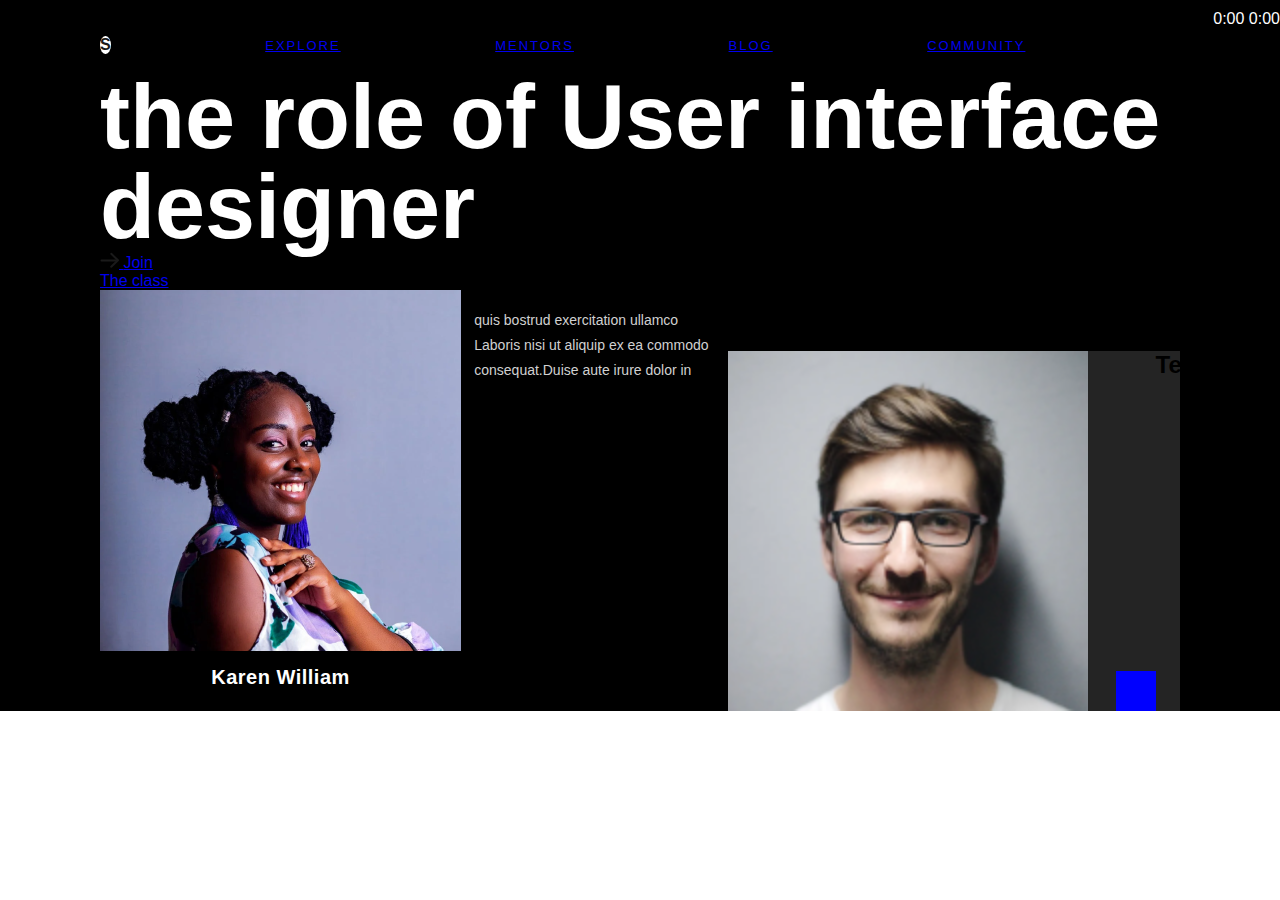
==== index.html @ 6c31cc6b "fhersuofheso" ====
<!DOCTYPE html>
<html lang="en">
<head>
    <meta charset="UTF-8">
    <meta http-equiv="X-UA-Compatible" content="IE=edge">
    <meta name="viewport" content="width=device-width, initial-scale=1.0">
    <title>Document</title>
    <link rel="stylesheet" href="style.css">
</head>
<body>
    <header class="header">
        <div class="container">
            <nav class="navigation">
                <a href="" class="logo">S</a>
                <ul class="navigation-holder"> 
                <li class="nav-links">
                    <a href="#">Explore</a>
                <li class="nav-links">
                    <a href="#">Mentors</a>
                </li>
                <li class="nav-links">
                    <a href="#">Blog</a>
                </li>
                <li class="nav-links">
                    <a href="#">Community</a>
                </li>
                </ul>
            </nav>
            <section class="header-title">
                <span class="header-subtitle-text">featured class</span>
                <h1 class="header-title-text">
                    the role of
                    User interface
                    designer 
                </h1>
                
                <a href="#" class="join">
                    <img src="/img/icons/arrow.svg" alr="">
                    <span class="join-text">Join <br> The class</span>
                </a>
            </section>
            <section class="header-info-block">
                <div class="card-info">
                    <img src="/img/girl-avatar.png" alt="" class="card-info-img">
                    <h2 class="info-title">Karen William</h2>
                    <span class="info_subtitle">Senior Designer</span>
                </div>
                <div class="card-about">
                    <div class="about-text-wrapper">
                        <span class="about-subtitle rext">About</span>
                        <p class="about-desc">
                            quis bostrud exercitation ullamco Laboris nisi ut aliquip ex ea commodo consequat.Duise aute irure dolor in
                        </p>
                    </div>
                </div class="audio-holder">
                <div class="audio-block">
                    <img src="/img/man-avatar.png" alt="">
                    <div class="audio-container">
                        <div class="audiuo-detail">
                            <div class="control">
                                <i class="fi-rr-play" id="playPause"></i>
                            </div>
                            <div id="wave"></div>
                        </div>
                    </div>
            <h2 class="about-title ">Testimonial</h2>
        <span class="about-subtitle">Tom Hope</span>     
                </div>
                <div class="time">
                    <span id="current"> 0:00</span>
                    <span id="duration">0:00</span>
                </div>
            </section>
        </div>
    </header>
    <script src="wavesurfer.js"></script>
    <script src="media.js"></script>
</body>
</html>
---- style.css ----
@import url('https://cdn-uicons.flaticon.com/uicons-regular-rounded/css/uicons-regular-rounded.css');
* 
{ 
    box-sizing: border-box;
    margin: 0;
    font-family:arial,helvetica, sans-serif ;
}
.container {
    max-width: 1080px;
    margin : 0 auto;
}
.header {
    background-color:black;
    padding-top: 36px;
    padding-bottom: 200 px;
}
.navigation {
    display: flex;
    Justify-content: space-between ;
    align-items: center ;
}
.logo  {
    width : 40 px;
    height: 40 px;
    border-radius: 50%;
    background-color: #fff ;
    display: flex;
    justify-content:center;
    align-items: center;
    text-decoration: none;
    color : #1a1a1a;
    font-weight: bold;
}
.navigation-holder {
    list-style-type: none;
    padding: 0;
    display: flex;
    flex-grow:1;
    justify-content: space-evenly;
}
.nav-links  {
    text-decoration: none;
    color: #d1d1d1;
    text-transform: uppercase;
    letter-spacing: 2px;
    font-size : 13px;
}
.header-rtitle {
    margin-top: 110px;
    margin-bottom: 80px;
    position: relative;
}
.header-subtittle-rext {
    display:inline-block;
    border-left: 1px solid #8c8c8c;
    padding: 8px 0 8px 20px;
    color:#8c8c8c;
    font-weight: bold;
    text-transform: uppercase;
    font-size: 13px;
    letter-spacing: 1.5px;
    margin-bottom: 13px;
}
.header-title-text {
    font-size: 90px;
    font-weight: bold;
    color:#fff;
    max-width: 620;
    line-height: 1;
}
.header-info-block {
    display: flex;
    justify-content: space-between;
}
.card-info {
    max-width: 361px;
}
.card-info-img {
    display: flex;
}
.info-title {
    font-size:20px;
    font-weight: bold;
    color: #fff;
    letter-spacing: 0.5px;
    margin-top: 15px;
    margin-bottom: 4px;
    text-align: center;
}
.info-subtitle {
    font-size: 13px;
    color: #8c8c8c;
    font-weight:bold ;
    letter-spacing: 1.5px;
    text-align: center;
    display: block;
}
.about-subtitle-text {
    display:inline-block;
    border-left: 1px solid #fff;
    padding:8px 0 8px 20px;
    color: #fff;
    font-weight: bold;
    text-transform: uppercase;
    font-size:13px;
    letter-spacing: 1.5px;
    margin-bottom: 13px;
}
.about-desc {
    color:#d1d1d1;
    max-width: 240px;
    font-size:14px;
    line-height:1.8;
}
.audio-block {
    background-color: #242424;
    display: flex;
    margin-top: 61px;
}
.audio-container {
    display: flex;
    align-items: center;
    justify-content: center;
    flex: 1;
    position: relative;
    padding: 0 34px;
}
.play-btn {
    display:flex ;
    background-color: blue;
    width: 40px;
    height: 40px;
    align-items: center;
    justify-content: center;
    position:absolute;
    right: 0;
    bottom: 0;
}
.audio-holder {
    width: 540px;
}
.audio-detail {
    flex: 1;
}
.control {
    position: absolute;
    right: 0;
    bottom:0 ; 
}
.control  {
width: 40px;
height: 40px;
display: flex;
justify-content: center;
align-items:center;
font-size: 1.25rem;
background-color:blue ;
color: white;
cursor: pointer ;
}
.audio-author {
    display: flex;
    justify-content:center ;
    position: relative;
}
.time{
    color: #ffff;
    position: absolute;
    top: 10px;
    right: 0;
}
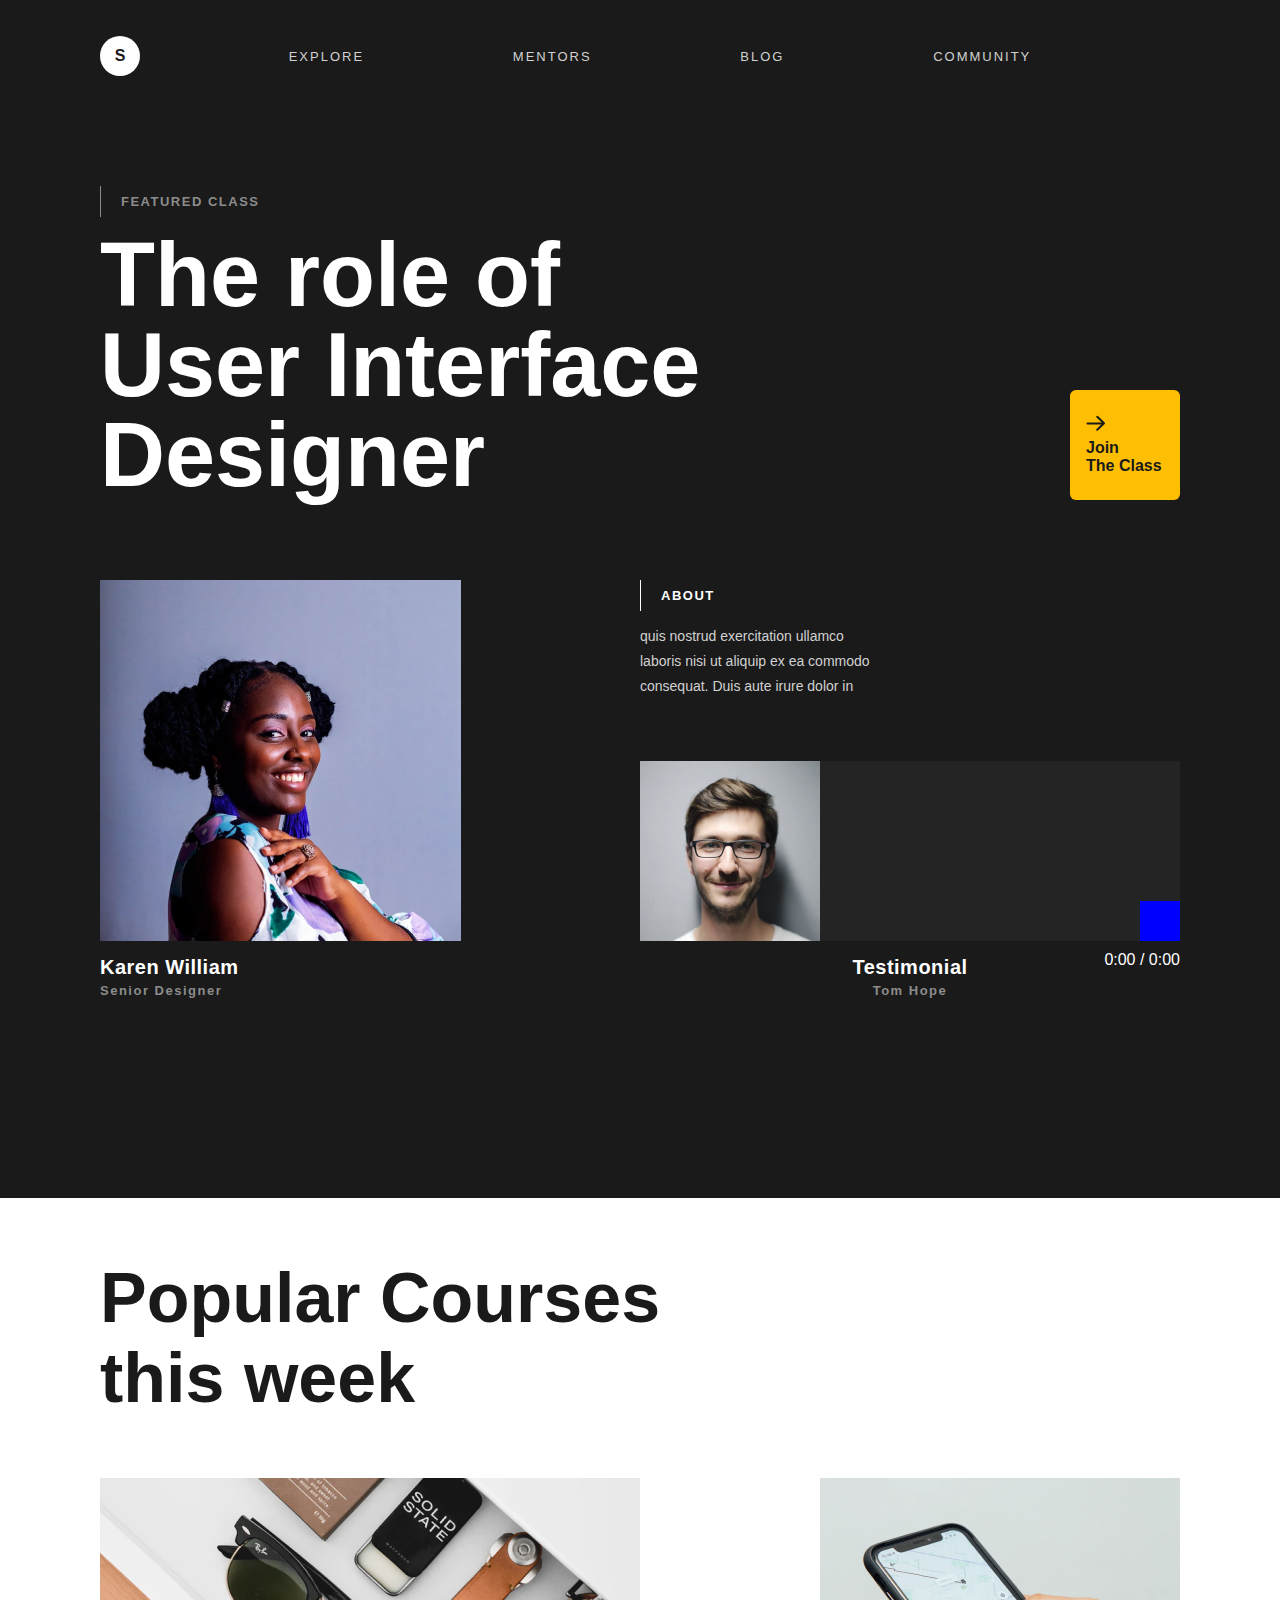
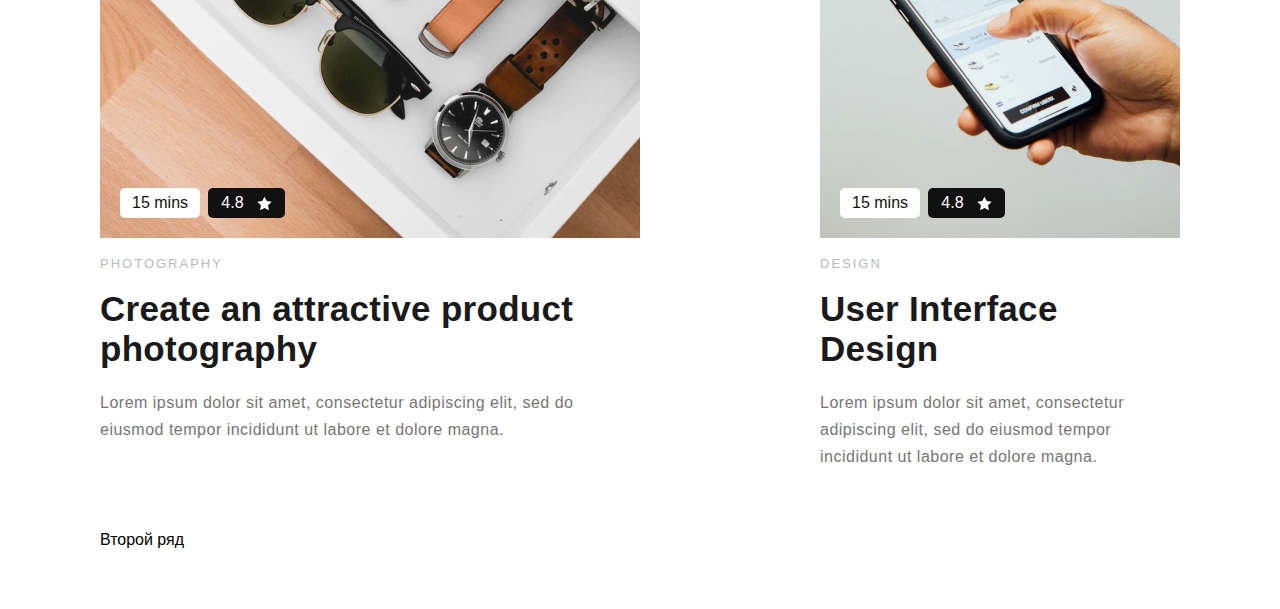
==== commit 4f4057bc: "brbrbr" ====
--- a/index.html
+++ b/index.html
@@ -1,79 +1,160 @@
 <!DOCTYPE html>
 <html lang="en">
 <head>
-    <meta charset="UTF-8">
-    <meta http-equiv="X-UA-Compatible" content="IE=edge">
-    <meta name="viewport" content="width=device-width, initial-scale=1.0">
-    <title>Document</title>
-    <link rel="stylesheet" href="style.css">
+  <meta charset="UTF-8">
+  <meta http-equiv="X-UA-Compatible" content="IE=edge">
+  <meta name="viewport" content="width=device-width, initial-scale=1.0">
+  <link rel="stylesheet" href="style.css">
+  <title>Сайт визитка</title>
 </head>
 <body>
-    <header class="header">
-        <div class="container">
-            <nav class="navigation">
-                <a href="" class="logo">S</a>
-                <ul class="navigation-holder"> 
-                <li class="nav-links">
-                    <a href="#">Explore</a>
-                <li class="nav-links">
-                    <a href="#">Mentors</a>
-                </li>
-                <li class="nav-links">
-                    <a href="#">Blog</a>
-                </li>
-                <li class="nav-links">
-                    <a href="#">Community</a>
-                </li>
-                </ul>
-            </nav>
-            <section class="header-title">
-                <span class="header-subtitle-text">featured class</span>
-                <h1 class="header-title-text">
-                    the role of
-                    User interface
-                    designer 
-                </h1>
-                
-                <a href="#" class="join">
-                    <img src="/img/icons/arrow.svg" alr="">
-                    <span class="join-text">Join <br> The class</span>
-                </a>
-            </section>
-            <section class="header-info-block">
-                <div class="card-info">
-                    <img src="/img/girl-avatar.png" alt="" class="card-info-img">
-                    <h2 class="info-title">Karen William</h2>
-                    <span class="info_subtitle">Senior Designer</span>
+  <header class="header">
+    <div class="container">
+      <nav class="navigation">
+        <a href="" class="logo">S</a>
+        <ul class="navigation-holder">
+          <li class="nav-links">
+            <a href="#">Explore</a>
+          </li>
+          <li class="nav-links">
+            <a href="#">Mentors</a>
+          </li>
+          <li class="nav-links">
+            <a href="#">Blog</a>
+          </li>
+          <li class="nav-links">
+            <a href="#">Community</a>
+          </li>
+        </ul>
+      </nav>
+      <section class="header-title">
+        <span class="header-subtitle-text">featured class</span>
+        <h1 class="header-title-text">
+          The role of User Interface Designer
+        </h1>
+        <a href="#" class="join">
+          <img src="img/icons/arrow.svg" alt="">
+          <span class="join-text">Join <br> The Class</span>
+        </a>
+      </section>
+      <section class="header-info-block">
+        <div class="card-info">
+          <img src="img/girl-avatar.png" alt="" class="card-info-img">
+          <h2 class="info-title">Karen William</h2>
+          <span class="info-subtitle">Senior Designer</span>
+        </div>
+
+        <div class="card-about">
+          <div class="about-text-wrapper">
+            <span class="about-subtitle-text">About</span>
+            <p class="about-desc">
+              quis nostrud exercitation ullamco
+              laboris nisi ut aliquip ex ea commodo
+              consequat. Duis aute irure dolor in
+            </p>
+          </div>
+
+          <div class="audio-holder">
+            <div class="audio-block">
+              <img src="img/man-avatar.png" alt="">
+              <div class="audio-container">
+                <div class="audio-detail">
+                  <div class="control">
+                    <i class="fi-rr-play" id="playPause"></i>
+                  </div>
+                  <div id="wave"></div>
                 </div>
-                <div class="card-about">
-                    <div class="about-text-wrapper">
-                        <span class="about-subtitle rext">About</span>
-                        <p class="about-desc">
-                            quis bostrud exercitation ullamco Laboris nisi ut aliquip ex ea commodo consequat.Duise aute irure dolor in
-                        </p>
-                    </div>
-                </div class="audio-holder">
-                <div class="audio-block">
-                    <img src="/img/man-avatar.png" alt="">
-                    <div class="audio-container">
-                        <div class="audiuo-detail">
-                            <div class="control">
-                                <i class="fi-rr-play" id="playPause"></i>
-                            </div>
-                            <div id="wave"></div>
-                        </div>
-                    </div>
-            <h2 class="about-title ">Testimonial</h2>
-        <span class="about-subtitle">Tom Hope</span>     
-                </div>
-                <div class="time">
-                    <span id="current"> 0:00</span>
-                    <span id="duration">0:00</span>
-                </div>
-            </section>
+              </div>
+            </div>
+
+            <div class="audio-author">
+              <div>
+                <h2 class="about-title">Testimonial</h2>
+                <span class="about-subtitle">Tom Hope</span>
+              </div>
+
+              <div class="time">
+                <span id="current">0:00</span> /
+                <span id="duration">0:00</span>
+              </div>
+            </div>
+
+          </div>
         </div>
-    </header>
-    <script src="wavesurfer.js"></script>
-    <script src="media.js"></script>
+      </section> <!-- Конец .header-info-block -->
+    </div>
+  </header>
+
+  <main class="main-content">
+    <div class="container">
+      <section class="courses">
+        <h1 class="course-section-title">Popular Courses <br> this week</h1>
+
+        <section class="course-row">
+          <div class="course-card card-big">
+            <div class="img-container img-card-1">
+              <span class="btn-time">15 mins</span>
+              <span class="btn-raiting">
+                4.8
+                <img src="img/icons/star.svg" width="15" height="15" alt="">
+              </span>
+            </div>
+
+            <div class="info-container">
+              <h4 class="course-category">PHOTOGRAPHY</h4>
+
+              <h2 class="course-title">Create an attractive product photography</h2>
+
+              <p class="course-desc">Lorem ipsum dolor sit amet, consectetur
+                adipiscing elit, sed do eiusmod tempor
+                incididunt ut labore et dolore magna.
+              </p>
+            </div>
+          </div>
+
+          <div class="course-card card-small">
+            <div class="img-container img-card-2">
+              <span class="btn-time">15 mins</span>
+              <span class="btn-raiting">
+                4.8
+                <img src="img/icons/star.svg" width="15" height="15" alt="">
+              </span>
+            </div>
+
+            <div class="info-container">
+              <h4 class="course-category">DESIGN</h4>
+
+              <h2 class="course-title">User Interface Design</h2>
+
+              <p class="course-desc">Lorem ipsum dolor sit amet, consectetur
+                adipiscing elit, sed do eiusmod tempor
+                incididunt ut labore et dolore magna.
+              </p>
+            </div>
+          </div>
+        </section>
+
+        <section class="course-row">
+          Второй ряд
+        </section>
+
+      </section> <!-- конец section.courses -->
+    </div>
+  </main>
+
+  <script src="wavesurfer.js"></script>
+  <script src="media.js"></script>
 </body>
-</html>+</html>
+
+
+
+
+
+
+
+
+
+
+
+
--- a/style.css
+++ b/style.css
@@ -1,171 +1,310 @@
 @import url('https://cdn-uicons.flaticon.com/uicons-regular-rounded/css/uicons-regular-rounded.css');
-* 
-{ 
-    box-sizing: border-box;
-    margin: 0;
-    font-family:arial,helvetica, sans-serif ;
-}
+
+* {
+  box-sizing: border-box;
+  margin: 0;
+  font-family: Arial, Helvetica, sans-serif;
+}
+
 .container {
-    max-width: 1080px;
-    margin : 0 auto;
-}
+  max-width: 1080px;
+  margin: 0 auto;
+}
+
+/* HEADER */
 .header {
-    background-color:black;
-    padding-top: 36px;
-    padding-bottom: 200 px;
-}
+  background-color: #1A1A1A;
+  padding-top: 36px;
+  padding-bottom: 200px;
+}
+
 .navigation {
-    display: flex;
-    Justify-content: space-between ;
-    align-items: center ;
-}
-.logo  {
-    width : 40 px;
-    height: 40 px;
-    border-radius: 50%;
-    background-color: #fff ;
-    display: flex;
-    justify-content:center;
-    align-items: center;
-    text-decoration: none;
-    color : #1a1a1a;
-    font-weight: bold;
-}
+  display: flex;
+  justify-content: space-between;
+  align-items: center;
+}
+
+.logo {
+  width: 40px;
+  height: 40px;
+  border-radius: 50%;
+  background-color: #fff;
+  display: flex;
+  justify-content: center;
+  align-items: center;
+  text-decoration: none;
+  color: #1A1A1A;
+  font-weight: bold;
+}
+
 .navigation-holder {
-    list-style-type: none;
-    padding: 0;
-    display: flex;
-    flex-grow:1;
-    justify-content: space-evenly;
-}
-.nav-links  {
-    text-decoration: none;
-    color: #d1d1d1;
-    text-transform: uppercase;
-    letter-spacing: 2px;
-    font-size : 13px;
-}
-.header-rtitle {
-    margin-top: 110px;
-    margin-bottom: 80px;
-    position: relative;
-}
-.header-subtittle-rext {
-    display:inline-block;
-    border-left: 1px solid #8c8c8c;
-    padding: 8px 0 8px 20px;
-    color:#8c8c8c;
-    font-weight: bold;
-    text-transform: uppercase;
-    font-size: 13px;
-    letter-spacing: 1.5px;
-    margin-bottom: 13px;
-}
+  list-style-type: none;
+  padding: 0;
+  display: flex;
+  flex-grow: 1;
+  justify-content: space-evenly;
+}
+
+.nav-links a {
+  text-decoration: none;
+  color: #D1D1D1;
+  text-transform: uppercase;
+  letter-spacing: 2px;
+  font-size: 13px;
+}
+
+.header-title {
+  margin-top: 110px;
+  margin-bottom: 80px;
+  position: relative;
+}
+
+.header-subtitle-text {
+  display: inline-block;
+  border-left: 1px solid #8C8C8C;
+  padding: 8px 0 8px 20px;
+  color: #8C8C8C;
+  font-weight: bold;
+  text-transform: uppercase;
+  font-size: 13px;
+  letter-spacing: 1.5px;
+  margin-bottom: 13px;
+}
+
 .header-title-text {
-    font-size: 90px;
-    font-weight: bold;
-    color:#fff;
-    max-width: 620;
-    line-height: 1;
-}
+  font-size: 90px;
+  font-weight: bold;
+  color: #fff;
+  max-width: 620px;
+  line-height: 1;
+}
+
+.join {
+  background-color: #FEBE02;
+  position: absolute;
+  right: 0;
+  bottom: 0;
+  width: 110px;
+  height: 110px;
+  padding: 16px;
+  display: flex;
+  flex-direction: column;
+  justify-content: space-evenly;
+  align-items: flex-start;
+  text-decoration: none;
+  color: #1A1A1A;
+  font-weight: bold;
+  border-radius: 6px;
+}
+
 .header-info-block {
-    display: flex;
-    justify-content: space-between;
-}
+  display: flex;
+  justify-content: space-between;
+}
+
 .card-info {
-    max-width: 361px;
-}
+  max-width: 361px;
+}
+
 .card-info-img {
-    display: flex;
-}
+  display: flex;
+}
+
 .info-title {
-    font-size:20px;
-    font-weight: bold;
-    color: #fff;
-    letter-spacing: 0.5px;
-    margin-top: 15px;
-    margin-bottom: 4px;
-    text-align: center;
-}
+  font-size: 20px;
+  font-weight: bold;
+  color: #fff;
+  letter-spacing: 0.5px;
+  margin-top: 15px;
+  margin-bottom: 4px;
+}
+
 .info-subtitle {
-    font-size: 13px;
-    color: #8c8c8c;
-    font-weight:bold ;
-    letter-spacing: 1.5px;
-    text-align: center;
-    display: block;
-}
+  font-size: 13px;
+  color: #8C8C8C;
+  font-weight: bold;
+  letter-spacing: 1.5px;
+  display: block;
+}
+
 .about-subtitle-text {
-    display:inline-block;
-    border-left: 1px solid #fff;
-    padding:8px 0 8px 20px;
-    color: #fff;
-    font-weight: bold;
-    text-transform: uppercase;
-    font-size:13px;
-    letter-spacing: 1.5px;
-    margin-bottom: 13px;
-}
+  display: inline-block;
+  border-left: 1px solid #fff;
+  padding: 8px 0 8px 20px;
+  color: #fff;
+  font-weight: bold;
+  text-transform: uppercase;
+  font-size: 13px;
+  letter-spacing: 1.5px;
+  margin-bottom: 13px;
+}
+
 .about-desc {
-    color:#d1d1d1;
-    max-width: 240px;
-    font-size:14px;
-    line-height:1.8;
-}
+  color: #D1D1D1;
+  max-width: 240px;
+  font-size: 14px;
+  line-height: 1.8;
+}
+
+.audio-holder {
+  width: 540px;
+}
+
 .audio-block {
-    background-color: #242424;
-    display: flex;
-    margin-top: 61px;
-}
+  background-color: #242424;
+  display: flex;
+  margin-top: 61px;
+}
+
 .audio-container {
-    display: flex;
-    align-items: center;
-    justify-content: center;
-    flex: 1;
-    position: relative;
-    padding: 0 34px;
-}
+  display: flex;
+  align-items: center;
+  justify-content: center;
+  flex: 1;
+  position: relative;
+  padding: 0 34px;
+}
+
 .play-btn {
-    display:flex ;
-    background-color: blue;
-    width: 40px;
-    height: 40px;
-    align-items: center;
-    justify-content: center;
-    position:absolute;
-    right: 0;
-    bottom: 0;
-}
-.audio-holder {
-    width: 540px;
-}
+  display: flex;
+  background-color: blue;
+  width: 40px;
+  height: 40px;
+  align-items: center;
+  justify-content: center;
+  position: absolute;
+  right: 0;
+  bottom: 0;
+}
+
+.about-title {
+  font-size: 20px;
+  font-weight: bold;
+  color: #fff;
+  letter-spacing: 0.5px;
+  margin-top: 15px;
+  margin-bottom: 4px;
+  text-align: center;
+}
+
+.about-subtitle {
+  font-size: 13px;
+  color: #8C8C8C;
+  font-weight: bold;
+  letter-spacing: 1.5px;
+  text-align: center;
+  display: block;
+}
+
 .audio-detail {
-    flex: 1;
-}
+  flex: 1;
+}
+
 .control {
-    position: absolute;
-    right: 0;
-    bottom:0 ; 
-}
-.control  {
-width: 40px;
-height: 40px;
-display: flex;
-justify-content: center;
-align-items:center;
-font-size: 1.25rem;
-background-color:blue ;
-color: white;
-cursor: pointer ;
-}
+  position: absolute;
+  right: 0;
+  bottom: 0;
+}
+
+.control i {
+  width: 40px;
+  height: 40px;
+  display: flex;
+  justify-content: center;
+  align-items: center;
+  font-size: 1.25rem;
+  background-color: blue;
+  color: white;
+  cursor: pointer;
+}
+
 .audio-author {
-    display: flex;
-    justify-content:center ;
-    position: relative;
-}
-.time{
-    color: #ffff;
-    position: absolute;
-    top: 10px;
-    right: 0;
-}+  display: flex;
+  justify-content: center;
+  position: relative;
+}
+
+.time {
+  color: #fff;
+  position: absolute;
+  top: 10px;
+  right: 0;
+}
+
+/* MAIN CONTENT */
+
+.course-section-title {
+  font-weight: 600;
+  font-size: 70px;
+  color: #1A1A1A;
+  margin: 60px 0;
+}
+.course-row {
+  display: flex;
+  justify-content: space-between;
+  margin-bottom: 60px;
+}
+
+.card-big {
+  width: 540px;
+}
+.card-small {
+  width: 360px;
+}
+
+.img-container {
+  background-size: cover;
+  background-position: center;
+  background-repeat: no-repeat;
+  height: 360px;
+  display: flex;
+  flex-direction: row;
+  align-items: flex-end;
+  padding-bottom: 20px;
+  padding-left: 20px;
+}
+.img-card-1 {background-image: url(img/card-1.png);}
+
+.btn-time {
+  background-color: #fff;
+  border-radius: 5px;
+  color: #111;
+  padding: 6px 12px;
+  display: inline-block;
+  margin-right: 8px;
+}
+.btn-raiting {
+  width: 77px;
+  background-color: #111;
+  border-radius: 5px;
+  color: #fff;
+  padding: 6px 0px;
+  display: inline-flex;
+  align-items: center;
+  justify-content: space-evenly;
+}
+
+.course-category {
+  font-size: 13px;
+  letter-spacing: 2px;
+  color: #BABABA;
+  font-weight: 400;
+  margin: 18px 0;
+}
+.course-title {
+  font-size: 35px;
+  font-weight: bold;
+  letter-spacing: 0.3px;
+  color: #1A1A1A;
+  margin-bottom: 20px;
+}
+.course-desc {
+  font-size: 16px;
+  font-weight: 400;
+  color: #767676;
+  line-height: 1.7;
+  letter-spacing: 0.5px;
+}
+
+.img-card-2 {background-image: url(img/card-2.png);}
+
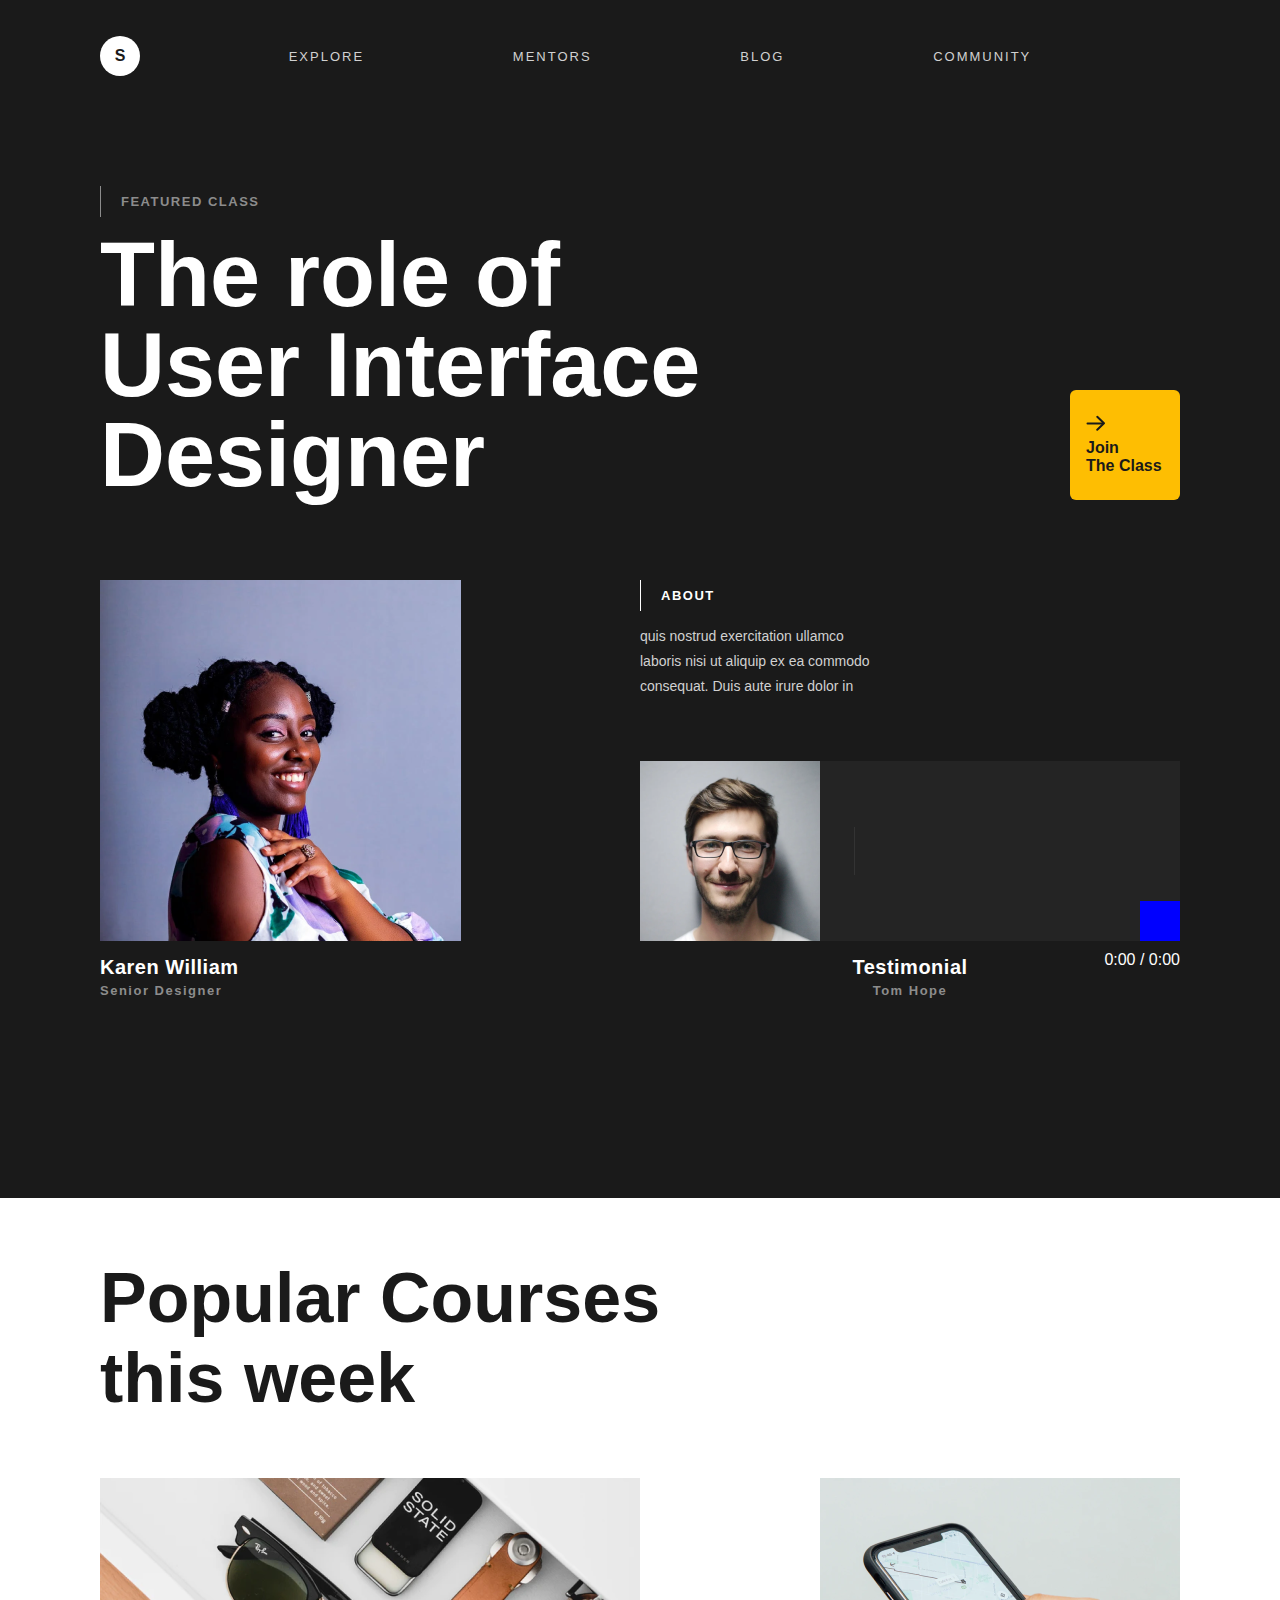
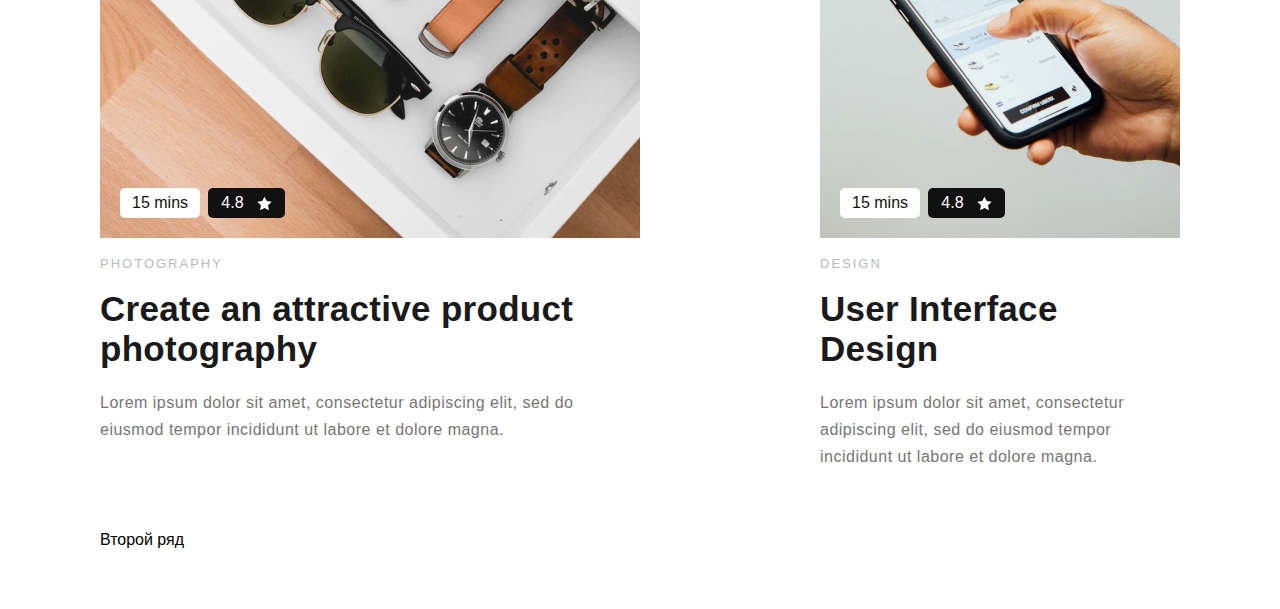
==== commit 59712ad5: "this is good progect (not my)" ====
--- a/index.html
+++ b/index.html
@@ -33,13 +33,13 @@
           The role of User Interface Designer
         </h1>
         <a href="#" class="join">
-          <img src="img/icons/arrow.svg" alt="">
+          <img src="/img/icons/arrow.svg" alt="">
           <span class="join-text">Join <br> The Class</span>
         </a>
       </section>
       <section class="header-info-block">
         <div class="card-info">
-          <img src="img/girl-avatar.png" alt="" class="card-info-img">
+          <img src="/img/girl-avatar.png" alt="" class="card-info-img">
           <h2 class="info-title">Karen William</h2>
           <span class="info-subtitle">Senior Designer</span>
         </div>
@@ -56,7 +56,7 @@
 
           <div class="audio-holder">
             <div class="audio-block">
-              <img src="img/man-avatar.png" alt="">
+              <img src="/img/man-avatar.png" alt="">
               <div class="audio-container">
                 <div class="audio-detail">
                   <div class="control">
@@ -96,7 +96,7 @@
               <span class="btn-time">15 mins</span>
               <span class="btn-raiting">
                 4.8
-                <img src="img/icons/star.svg" width="15" height="15" alt="">
+                <img src="/img/icons/star.svg" width="15" height="15" alt="">
               </span>
             </div>
 
@@ -117,7 +117,7 @@
               <span class="btn-time">15 mins</span>
               <span class="btn-raiting">
                 4.8
-                <img src="img/icons/star.svg" width="15" height="15" alt="">
+                <img src="/img/icons/star.svg" width="15" height="15" alt="">
               </span>
             </div>
 
--- a/style.css
+++ b/style.css
@@ -263,7 +263,7 @@
   padding-bottom: 20px;
   padding-left: 20px;
 }
-.img-card-1 {background-image: url(img/card-1.png);}
+.img-card-1 {background-image: url(/img/card-1.png);}
 
 .btn-time {
   background-color: #fff;
@@ -306,5 +306,5 @@
   letter-spacing: 0.5px;
 }
 
-.img-card-2 {background-image: url(img/card-2.png);}
-
+.img-card-2 {background-image: url(/img/card-2.png);}
+
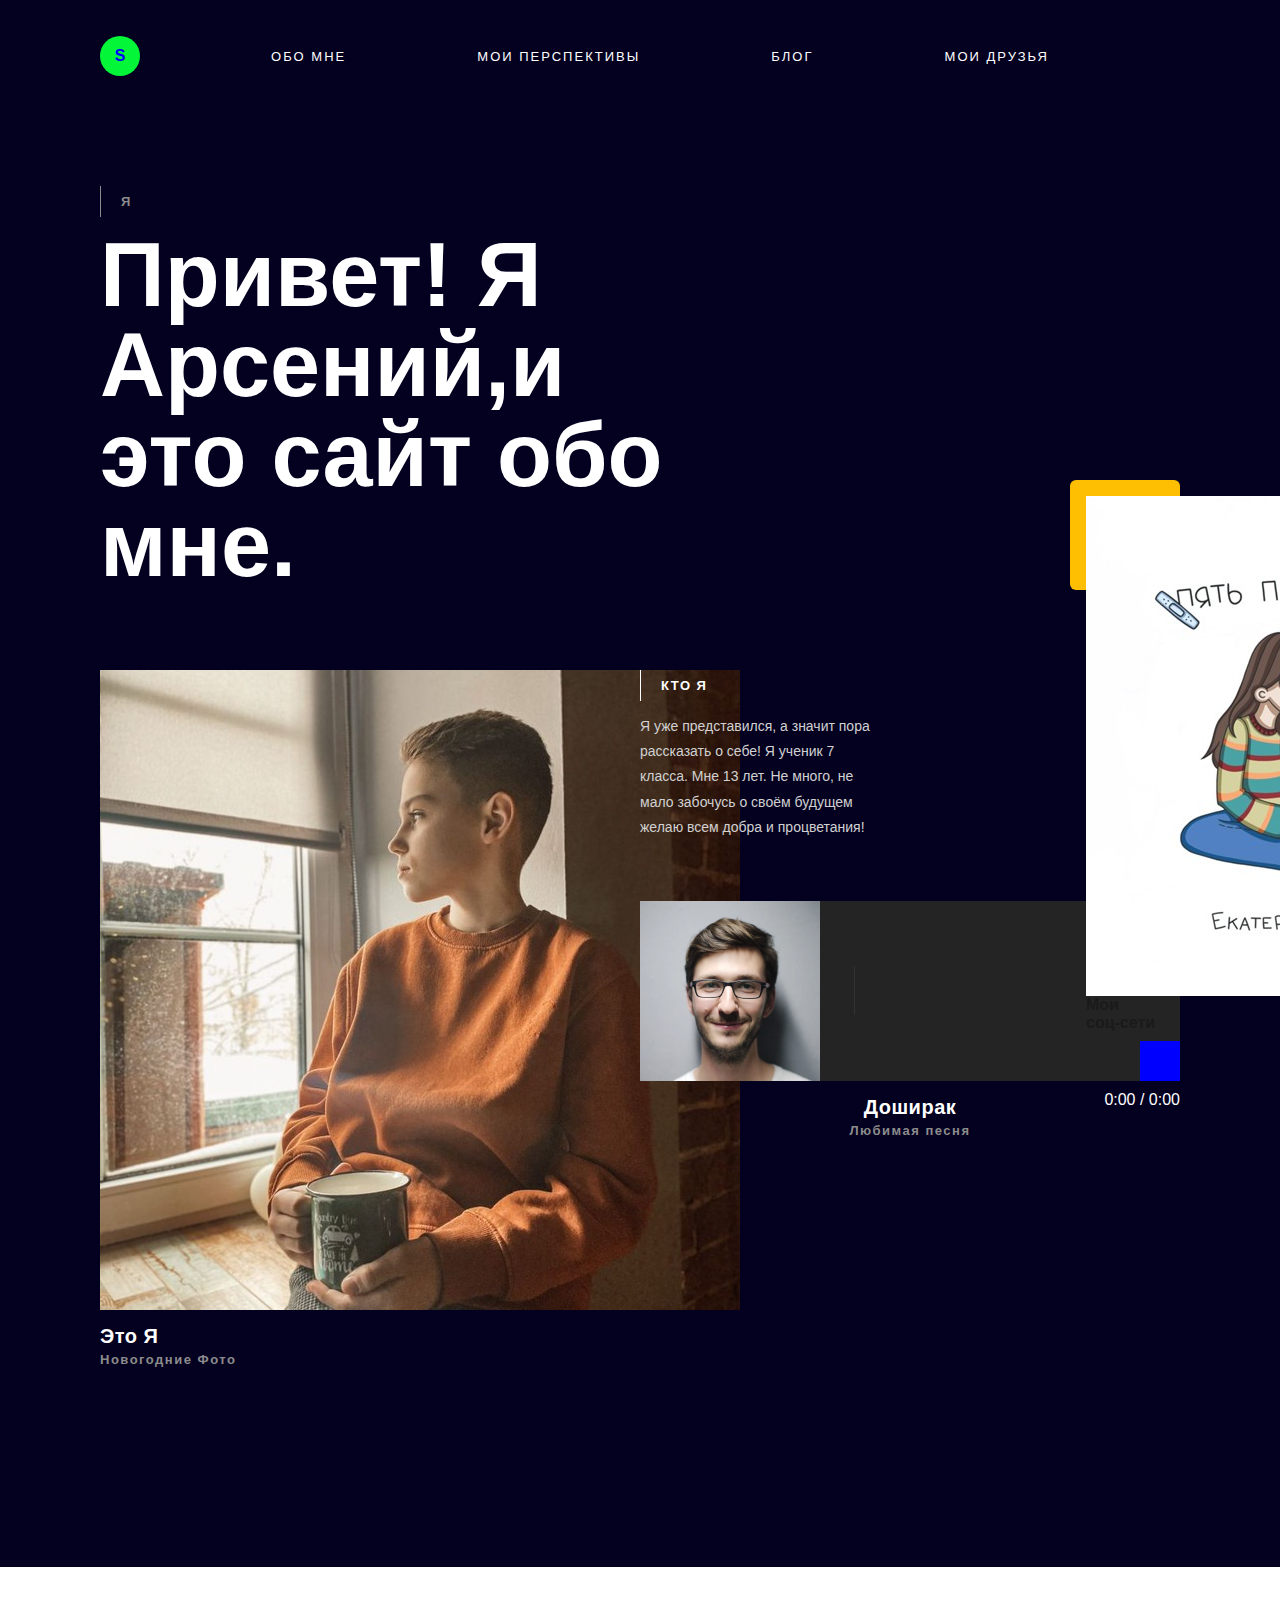
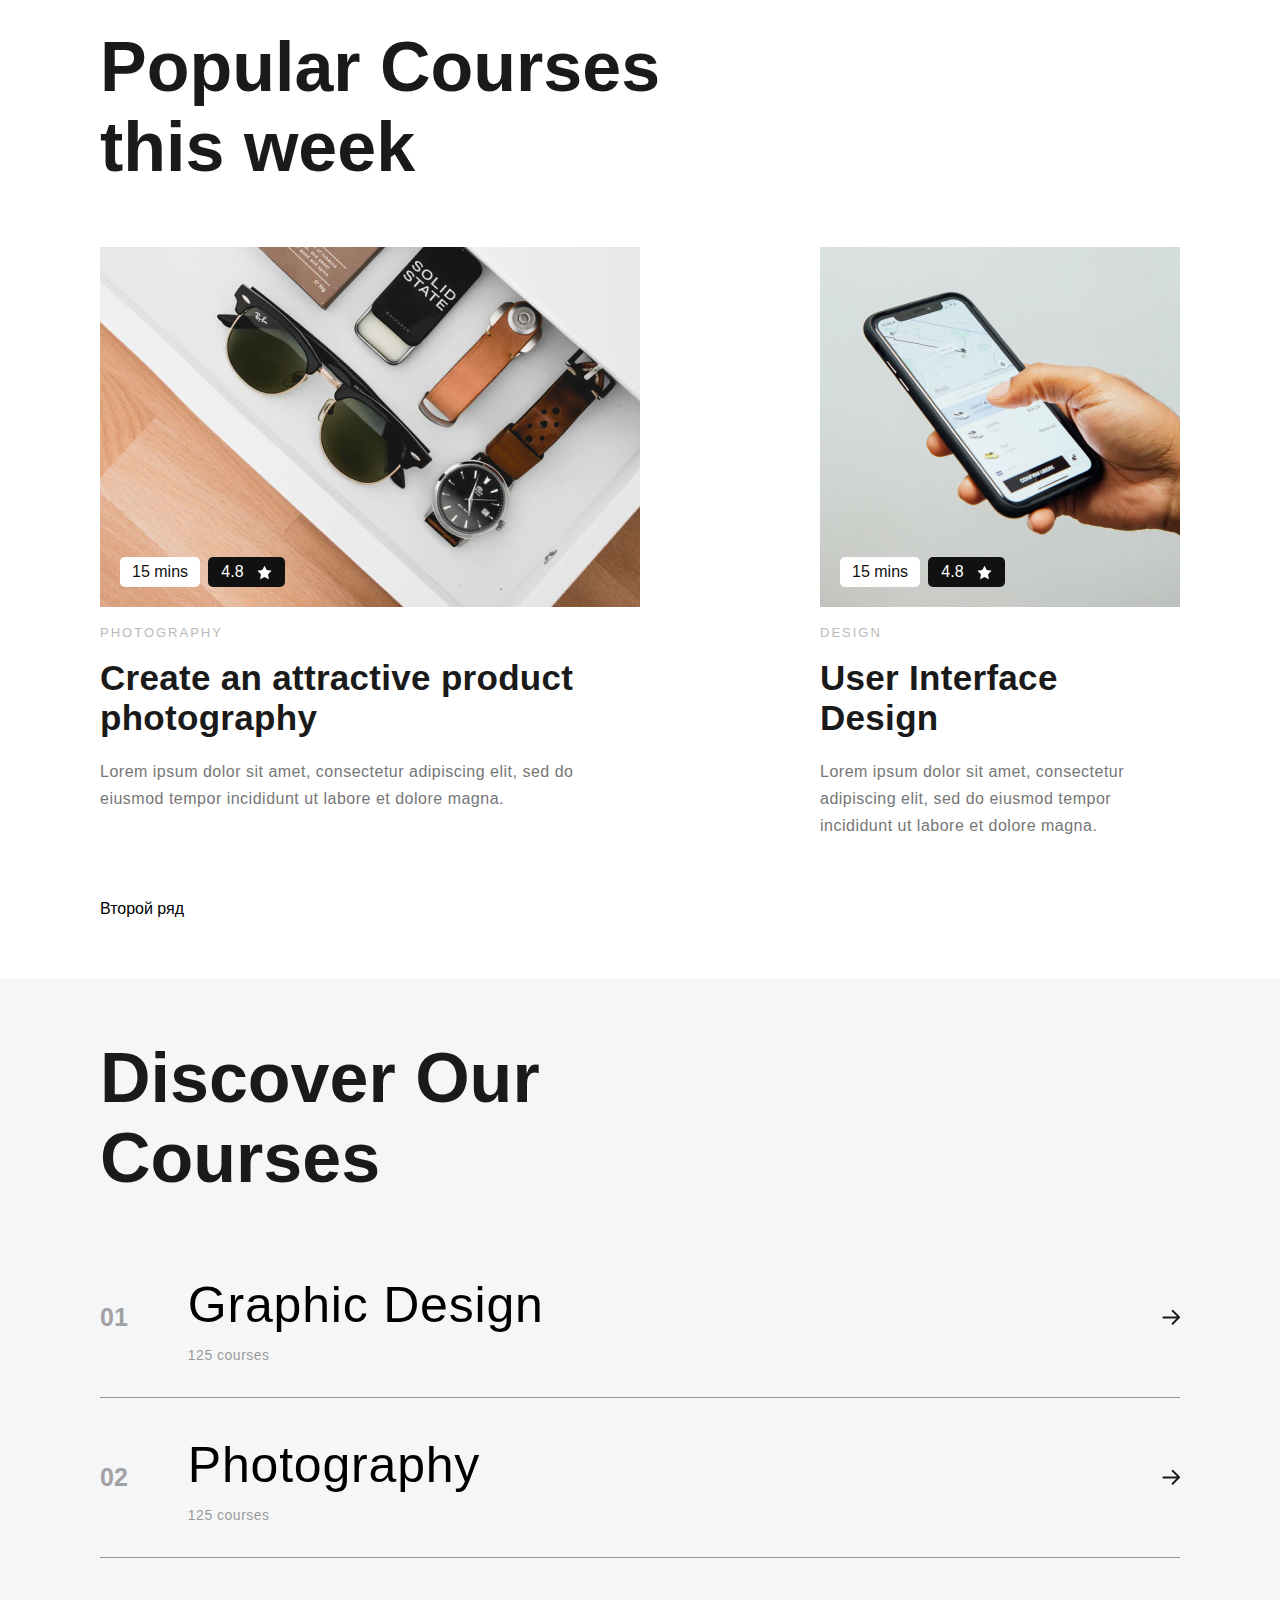
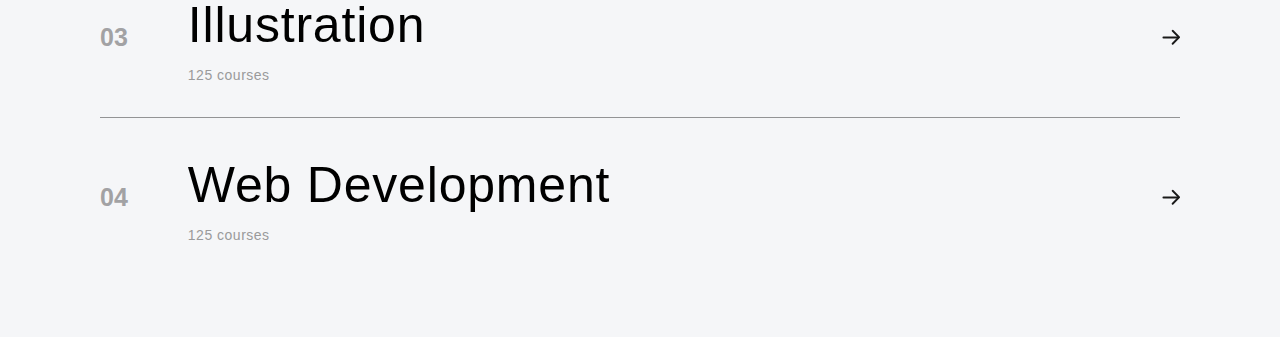
==== commit 77a934bc: "да" ====
--- a/index.html
+++ b/index.html
@@ -14,49 +14,47 @@
         <a href="" class="logo">S</a>
         <ul class="navigation-holder">
           <li class="nav-links">
-            <a href="#">Explore</a>
-          </li>
-          <li class="nav-links">
-            <a href="#">Mentors</a>
-          </li>
-          <li class="nav-links">
-            <a href="#">Blog</a>
-          </li>
-          <li class="nav-links">
-            <a href="#">Community</a>
+            <a href="#">Обо мне</a>
+          </li>
+          <li class="nav-links">
+            <a href="#">Мои перспективы</a>
+          </li>
+          <li class="nav-links">
+            <a href="#">Блог</a>
+          </li>
+          <li class="nav-links">
+            <a href="#">Мои друзья</a>
           </li>
         </ul>
       </nav>
       <section class="header-title">
-        <span class="header-subtitle-text">featured class</span>
+        <span class="header-subtitle-text">Я</span>
         <h1 class="header-title-text">
-          The role of User Interface Designer
+          Привет! Я Арсений,и это сайт обо мне.
         </h1>
         <a href="#" class="join">
-          <img src="/img/icons/arrow.svg" alt="">
-          <span class="join-text">Join <br> The Class</span>
+          <img src="img//Картинка.jpg" alt="">
+          <span class="join-text">Мои <br> соц-сети </span>
         </a>
       </section>
       <section class="header-info-block">
         <div class="card-info">
-          <img src="/img/girl-avatar.png" alt="" class="card-info-img">
-          <h2 class="info-title">Karen William</h2>
-          <span class="info-subtitle">Senior Designer</span>
+          <img src="img/Я.jpg" alt="" class="card-info-img">
+          <h2 class="info-title">Это Я</h2>
+          <span class="info-subtitle">Новогодние Фото</span>
         </div>
 
         <div class="card-about">
           <div class="about-text-wrapper">
-            <span class="about-subtitle-text">About</span>
+            <span class="about-subtitle-text">Кто я</span>
             <p class="about-desc">
-              quis nostrud exercitation ullamco
-              laboris nisi ut aliquip ex ea commodo
-              consequat. Duis aute irure dolor in
+              Я уже представился, а значит пора рассказать о себе! Я ученик 7 класса. Мне 13 лет. Не много, не мало забочусь о своём будущем желаю всем добра и процветания! 
             </p>
           </div>
 
           <div class="audio-holder">
             <div class="audio-block">
-              <img src="/img/man-avatar.png" alt="">
+              <img src="img/man-avatar.png" alt="">
               <div class="audio-container">
                 <div class="audio-detail">
                   <div class="control">
@@ -69,8 +67,8 @@
 
             <div class="audio-author">
               <div>
-                <h2 class="about-title">Testimonial</h2>
-                <span class="about-subtitle">Tom Hope</span>
+                <h2 class="about-title">Доширак</h2>
+                <span class="about-subtitle">Любимая песня </span>
               </div>
 
               <div class="time">
@@ -96,7 +94,7 @@
               <span class="btn-time">15 mins</span>
               <span class="btn-raiting">
                 4.8
-                <img src="/img/icons/star.svg" width="15" height="15" alt="">
+                <img src="img/icons/star.svg" width="15" height="15" alt="">
               </span>
             </div>
 
@@ -117,7 +115,7 @@
               <span class="btn-time">15 mins</span>
               <span class="btn-raiting">
                 4.8
-                <img src="/img/icons/star.svg" width="15" height="15" alt="">
+                <img src="img/icons/star.svg" width="15" height="15" alt="">
               </span>
             </div>
 
@@ -141,6 +139,55 @@
       </section> <!-- конец section.courses -->
     </div>
   </main>
+  <footer class="footer">
+    <div class="container">
+      <section class="courses-info">
+
+        <h1 class="course-info-title">Discover Our <br> Courses</h1>
+        
+        <section class="footer-row">
+          <div class="left-block">
+            <h4 class="course-number">01</h4>
+            <div class="course-block">
+              <h2 class="course-name">Graphic Design</h2>
+              <span class="course-count">125 courses</span>
+            </div>
+          </div>
+          <img src="img/icons/arrow.svg" width="18" alt="">
+        </section>
+        <section class="footer-row">
+          <div class="left-block">
+            <h4 class="course-number">02</h4>
+            <div class="course-block">
+              <h2 class="course-name">Photography</h2>
+              <span class="course-count">125 courses</span>
+            </div>
+          </div>
+          <img src="img/icons/arrow.svg" width="18" alt="">
+        </section>
+        <section class="footer-row">
+          <div class="left-block">
+            <h4 class="course-number">03</h4>
+            <div class="course-block">
+              <h2 class="course-name">Illustration</h2>
+              <span class="course-count">125 courses</span>
+            </div>
+          </div>
+          <img src="img/icons/arrow.svg" width="18" alt="">
+        </section>
+        <section class="footer-row">
+          <div class="left-block">
+            <h4 class="course-number">04</h4>
+            <div class="course-block">
+              <h2 class="course-name">Web Development</h2>
+              <span class="course-count">125 courses</span>
+            </div>
+          </div>
+          <img src="img/icons/arrow.svg" width="18" alt="">
+        </section>
+      </section>
+    </div>
+  </footer>
 
   <script src="wavesurfer.js"></script>
   <script src="media.js"></script>
--- a/style.css
+++ b/style.css
@@ -13,7 +13,7 @@
 
 /* HEADER */
 .header {
-  background-color: #1A1A1A;
+  background-color:rgb(3, 0, 32);
   padding-top: 36px;
   padding-bottom: 200px;
 }
@@ -28,12 +28,12 @@
   width: 40px;
   height: 40px;
   border-radius: 50%;
-  background-color: #fff;
+  background-color: rgb(3, 247, 56);
   display: flex;
   justify-content: center;
   align-items: center;
   text-decoration: none;
-  color: #1A1A1A;
+  color: blue;
   font-weight: bold;
 }
 
@@ -47,7 +47,7 @@
 
 .nav-links a {
   text-decoration: none;
-  color: #D1D1D1;
+  color: white;
   text-transform: uppercase;
   letter-spacing: 2px;
   font-size: 13px;
@@ -263,7 +263,7 @@
   padding-bottom: 20px;
   padding-left: 20px;
 }
-.img-card-1 {background-image: url(/img/card-1.png);}
+.img-card-1 {background-image: url(img/card-1.png);}
 
 .btn-time {
   background-color: #fff;
@@ -305,6 +305,167 @@
   line-height: 1.7;
   letter-spacing: 0.5px;
 }
-
-.img-card-2 {background-image: url(/img/card-2.png);}
-
+.img-card-2 {background-image: url(img/card-2.png);}
+.footer {
+  background-color: #F5F6F8;
+  padding: 60px 0;
+}
+.course-info-title {
+  font-weight: 600;
+  font-size: 70px;
+  color: #1A1A1A;
+  padding-bottom: 40px;
+}
+
+.footer-row {
+  display: flex;
+  justify-content: space-between;
+  align-items: center;
+  border-bottom: 1px solid #939495;
+  padding: 30px 0;
+}
+.left-block {
+  display: flex;
+  align-items: center;
+}
+.course-number {
+  font-style: normal;
+  font-weight: 600;
+  font-size: 25px;
+  color: #A2A2A4;
+}
+
+.course-block {
+  margin-left: 60px;
+  line-height: 1.5;
+}
+.course-name {
+  font-style: normal;
+  font-weight: 400;
+  font-size: 50px;
+  letter-spacing: 0.8px;
+  color: #000000;
+}
+.course-count {
+  font-style: normal;
+  font-weight: 400;
+  font-size: 14px;
+  letter-spacing: 0.5px;
+  color: #9A9A9B;
+}
+.footer-row:last-child {
+  border-bottom: none;
+}
+
+.mob-btn {
+  display: none;
+}
+
+
+/* MEDIA QUERIES */
+
+@media (max-width: 1120px) {
+  .container {
+    padding: 0 20px;
+  }
+}
+
+@media (max-width: 992px) {
+  /* Для аудиоблока */
+  .header-info-block {
+    flex-direction: column;
+  }
+  .card-about {
+    align-self: flex-end;
+    margin-top: 60px;
+  }
+  .audio-container {
+    order: -1;
+  }
+
+  /* Для основного раздела */
+  .course-row {
+    flex-wrap: wrap;
+    margin-bottom: 0;
+  }
+  .course-card {
+    display: flex;
+    margin-bottom: 60px;
+  }
+  .card-big, .card-small {
+    width: 100%;
+  }
+  .img-container, .info-container {
+    width: 50%;
+  }
+  .img-card-1, .img-card-3 {
+    margin-right: 40px;
+  }
+  .img-card-2, .img-card-4 {
+    order: 2;
+    margin-left: 40px;
+  }
+}
+
+@media (max-width: 756px) {
+  /* Для основного раздела */
+  .course-card {
+    flex-direction: column;
+  }
+  .img-card-1, .img-card-3, .img-card-2, .img-card-4 {
+    margin: 0;
+  }
+  .img-container, .info-container {
+    width: 100%;
+  }
+  .img-card-2, .img-card-4 {
+    order: -1;
+  }
+}
+
+@media (max-width: 578px) {
+   /* Для меню */
+  .navigation-holder {
+    display: none;
+  }
+  .mob-btn {
+    display: inline-block;
+    text-decoration: none;
+    font-size: 60px;
+    color: #fff;
+  }
+
+  /* Заголовок в шапке */
+  .header-title-text {
+    font-size: 60px;
+  }
+
+  /* Кнопка Join */
+  .join {
+    display: none;
+  }
+
+  /* Изображение девушки */
+  .card-info-img {
+    max-width: 100%;
+  }
+
+  /* Для аудиоблока */
+  .audio-holder, .card-about {
+    width: 100%;
+  }
+  .audio-block img {
+    display: none;
+  }
+  .audio-container {
+    padding: 0 42px 0 0;
+  }
+  .control i {
+    height: 48px;
+  }
+
+  /* Для футера */ 
+  .course-name {
+    font-size: 24px;
+  }
+}
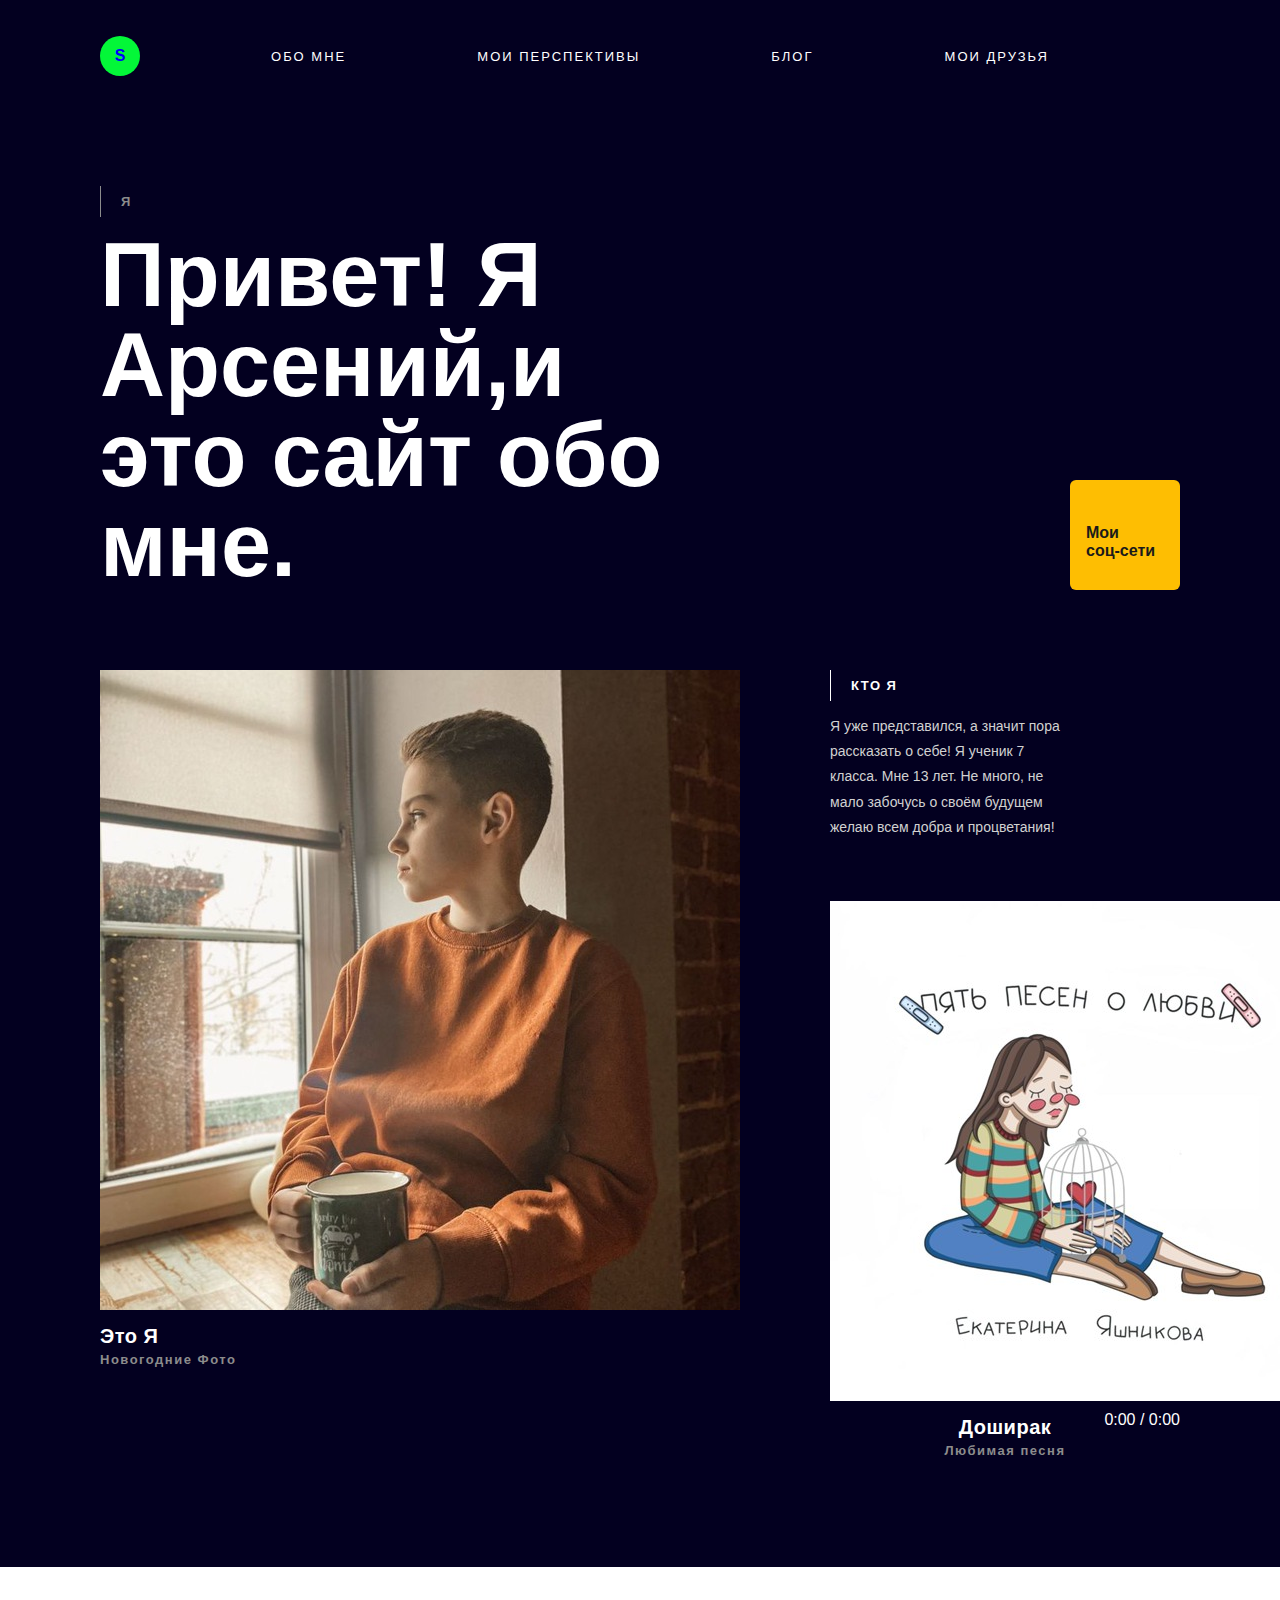
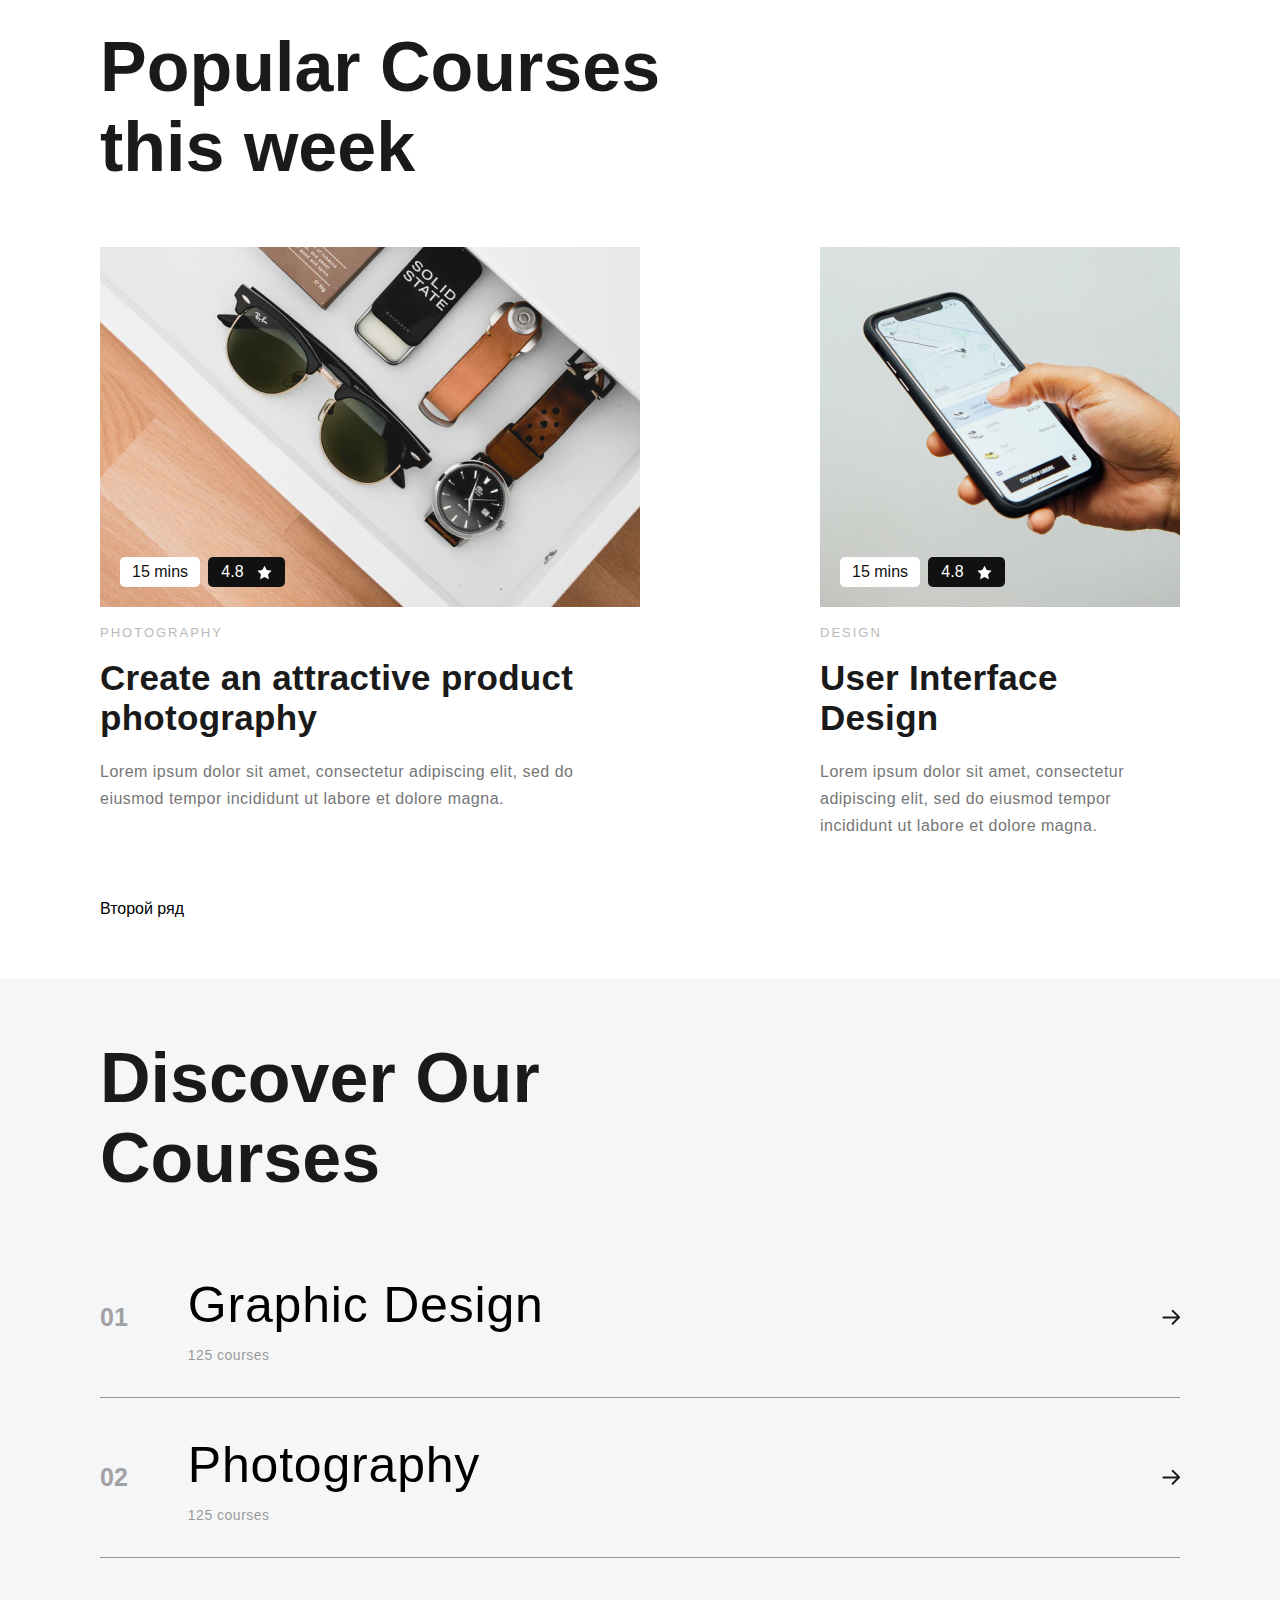
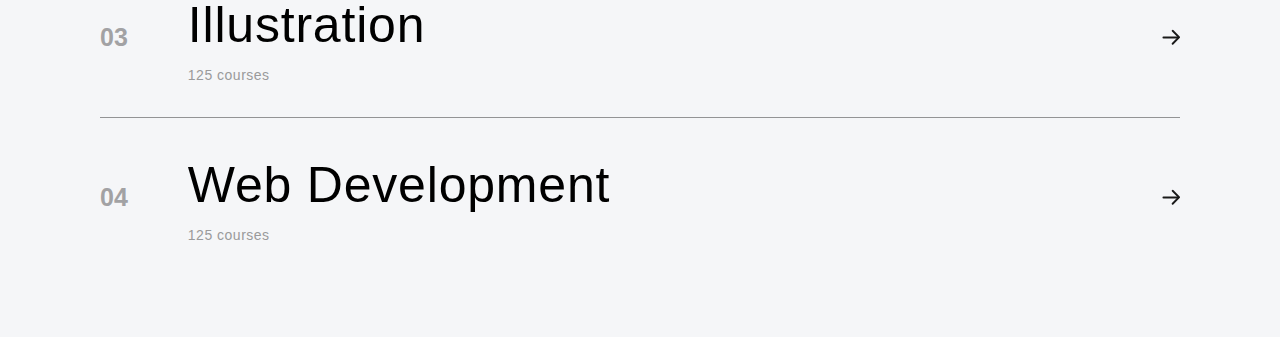
==== commit b2a8483f: "аа" ====
--- a/index.html
+++ b/index.html
@@ -33,7 +33,7 @@
           Привет! Я Арсений,и это сайт обо мне.
         </h1>
         <a href="#" class="join">
-          <img src="img//Картинка.jpg" alt="">
+          <img src="" alt="">
           <span class="join-text">Мои <br> соц-сети </span>
         </a>
       </section>
@@ -54,7 +54,7 @@
 
           <div class="audio-holder">
             <div class="audio-block">
-              <img src="img/man-avatar.png" alt="">
+              <img src="img/Картинка.jpg" alt="">
               <div class="audio-container">
                 <div class="audio-detail">
                   <div class="control">
--- a/style.css
+++ b/style.css
@@ -147,7 +147,9 @@
 }
 
 .audio-holder {
-  width: 540px;
+  width: 350px;
+  height: 350px;
+  margin: auto;
 }
 
 .audio-block {
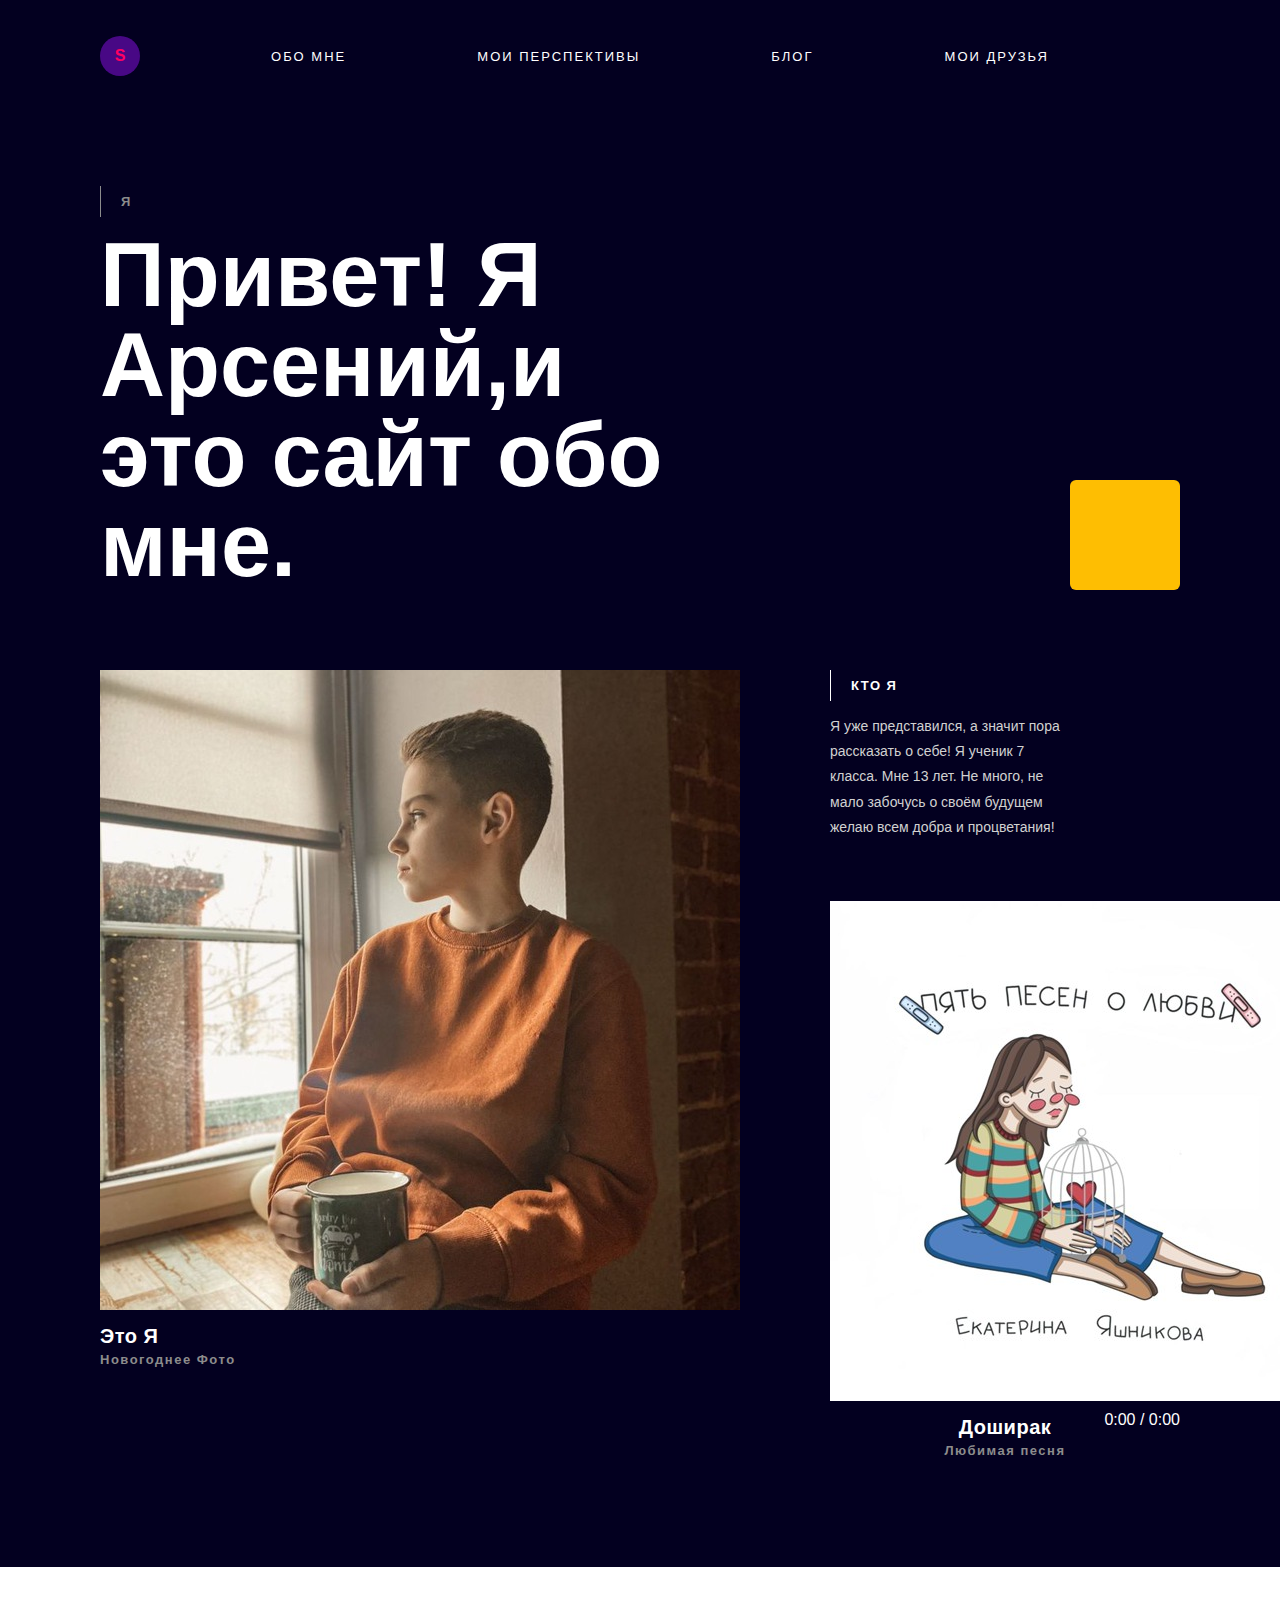
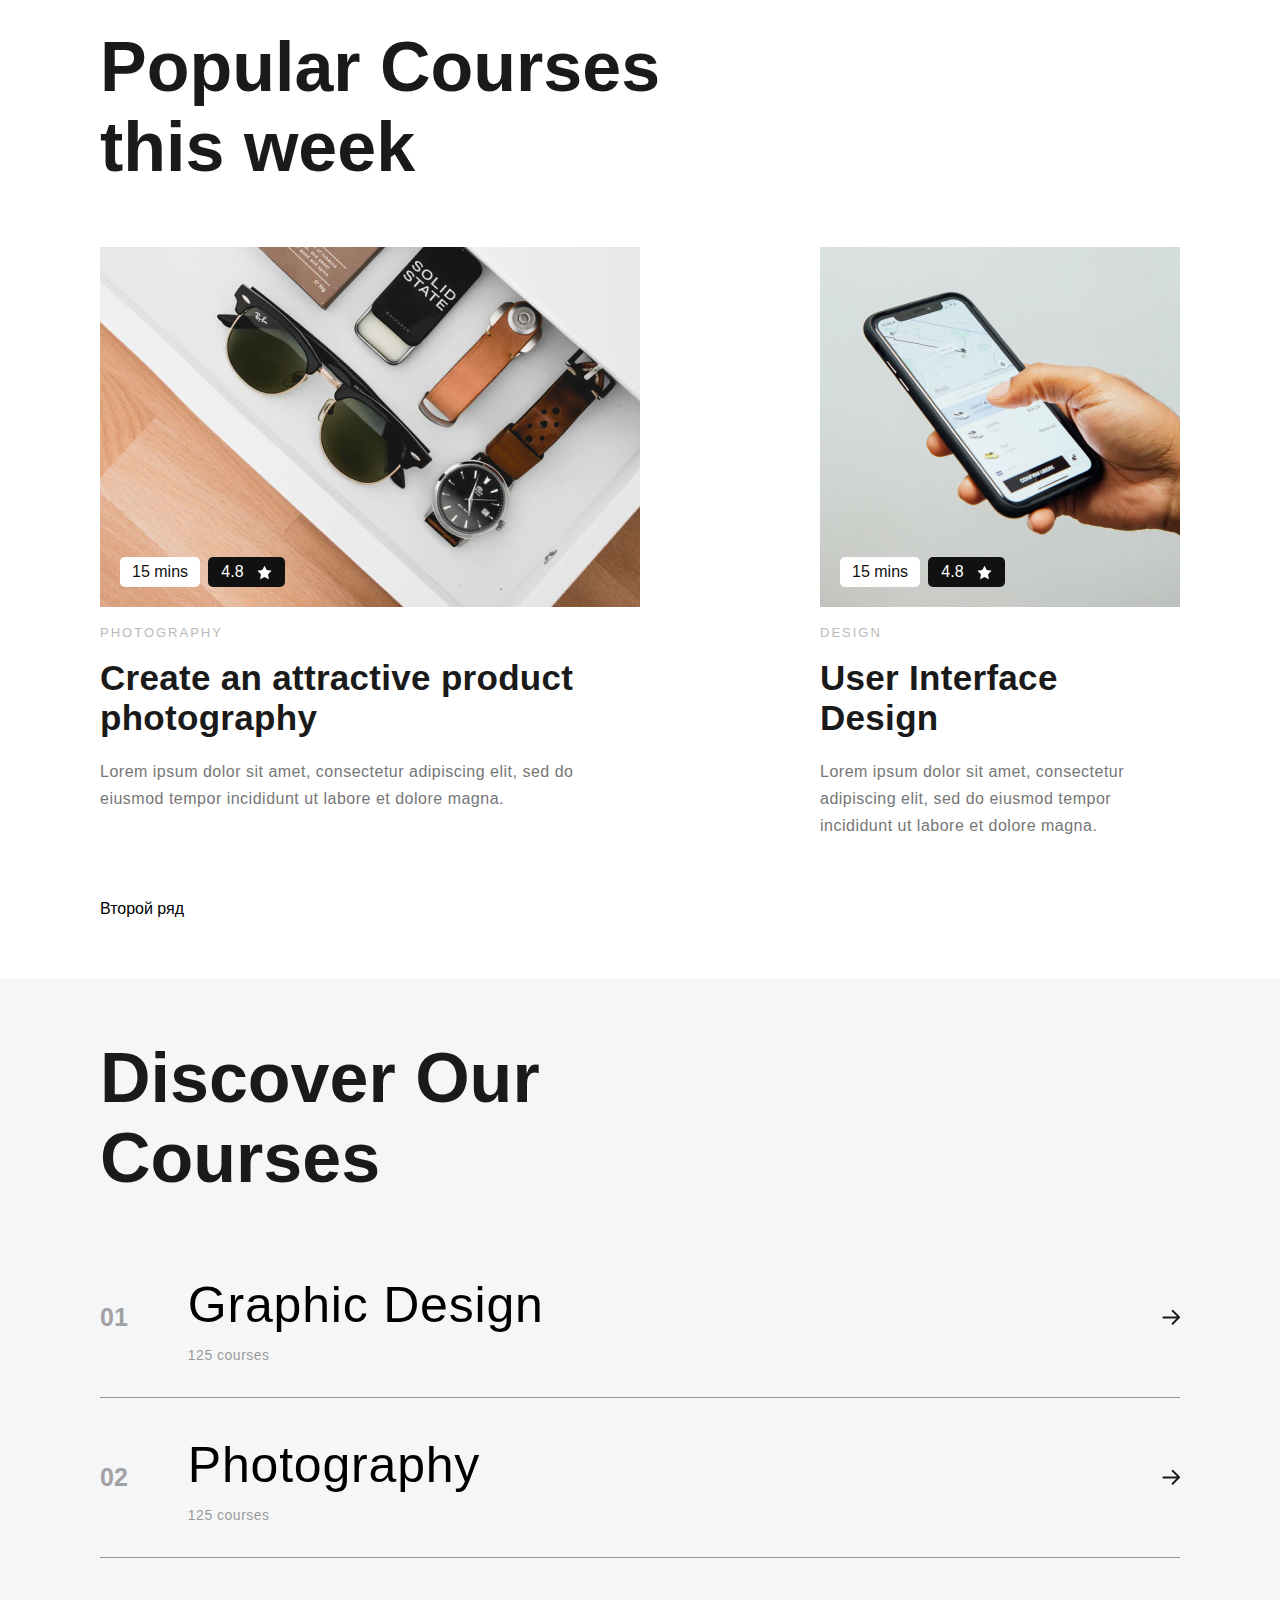
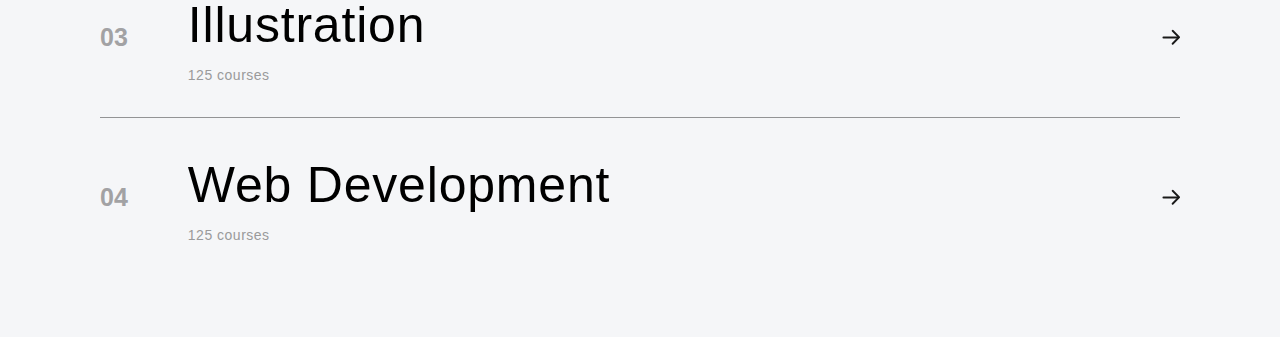
==== commit 7bd232b8: "квпк" ====
--- a/index.html
+++ b/index.html
@@ -34,14 +34,14 @@
         </h1>
         <a href="#" class="join">
           <img src="" alt="">
-          <span class="join-text">Мои <br> соц-сети </span>
+          <span class="join-text"> <br> </span>
         </a>
       </section>
       <section class="header-info-block">
         <div class="card-info">
           <img src="img/Я.jpg" alt="" class="card-info-img">
           <h2 class="info-title">Это Я</h2>
-          <span class="info-subtitle">Новогодние Фото</span>
+          <span class="info-subtitle">Новогоднее Фото</span>
         </div>
 
         <div class="card-about">
--- a/style.css
+++ b/style.css
@@ -28,12 +28,12 @@
   width: 40px;
   height: 40px;
   border-radius: 50%;
-  background-color: rgb(3, 247, 56);
+  background-color: rgb(72, 8, 133);
   display: flex;
   justify-content: center;
   align-items: center;
   text-decoration: none;
-  color: blue;
+  color: rgb(255, 0, 98);
   font-weight: bold;
 }
 
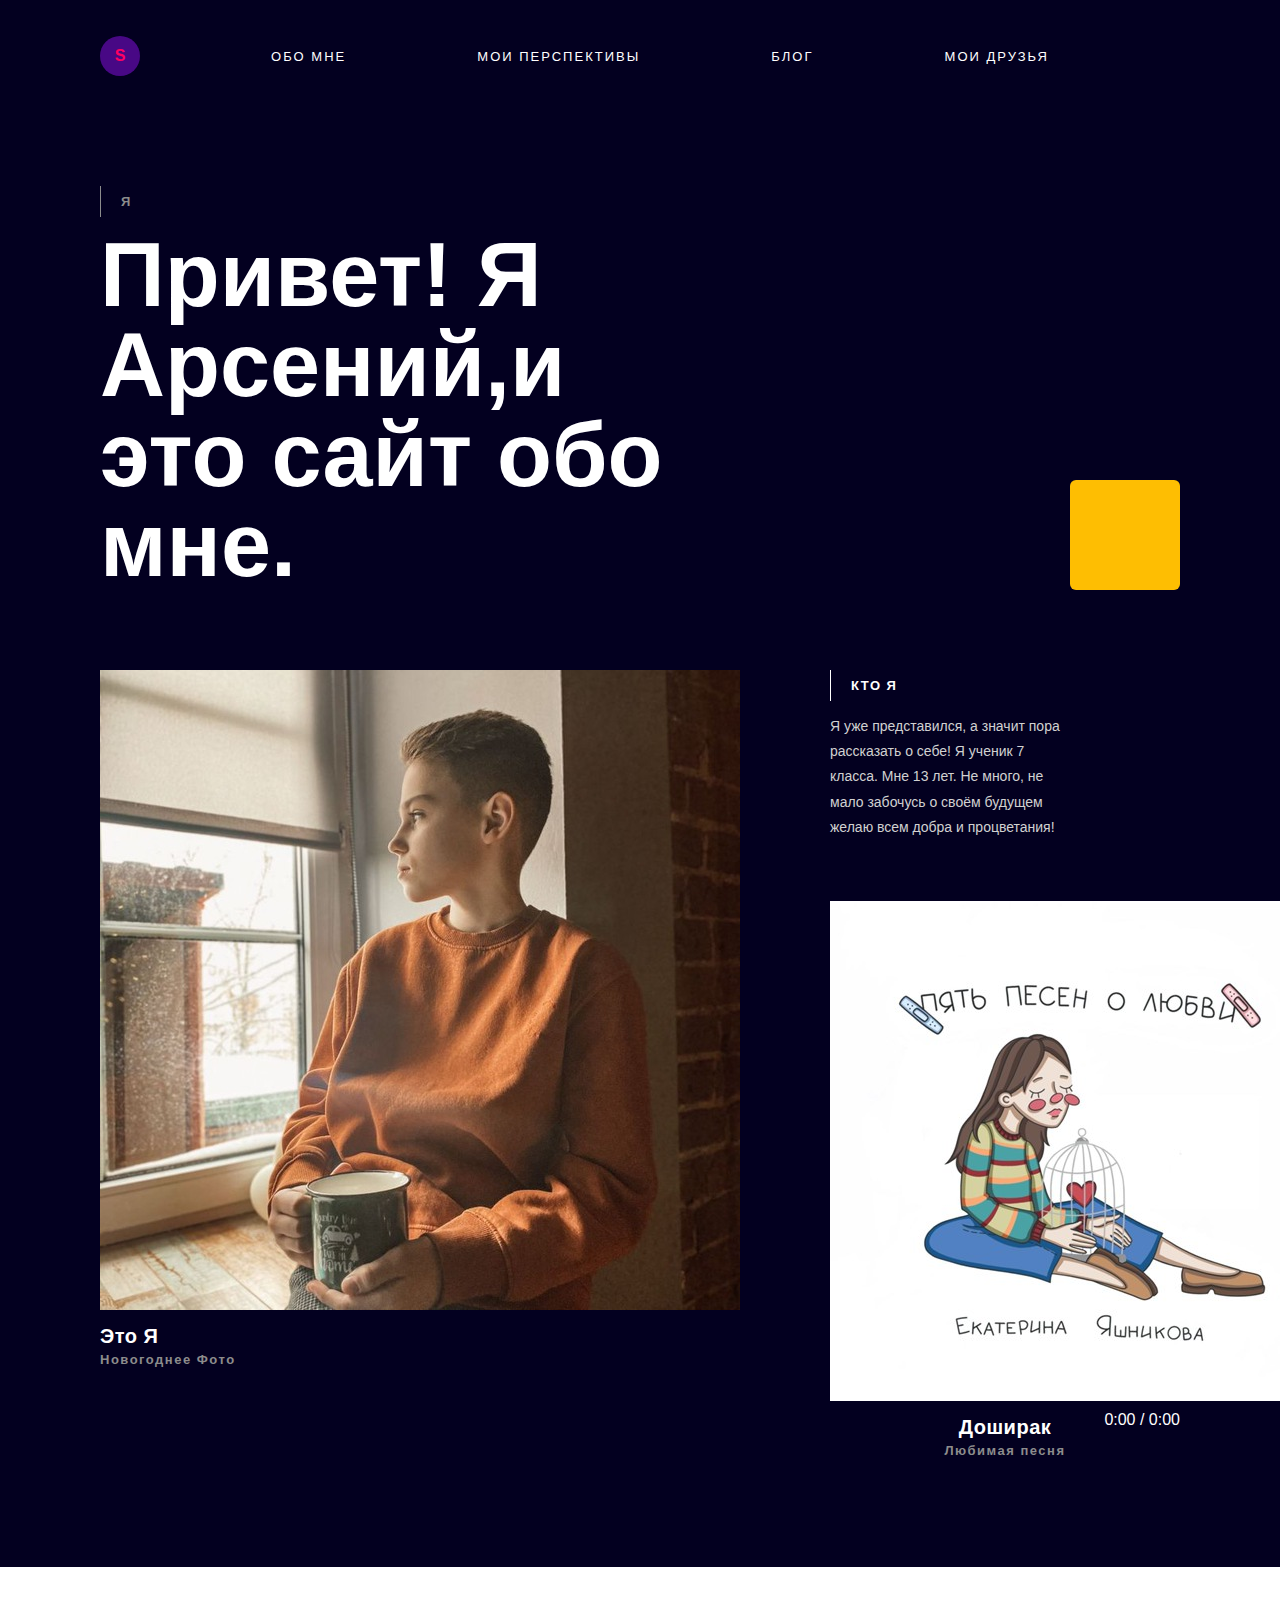
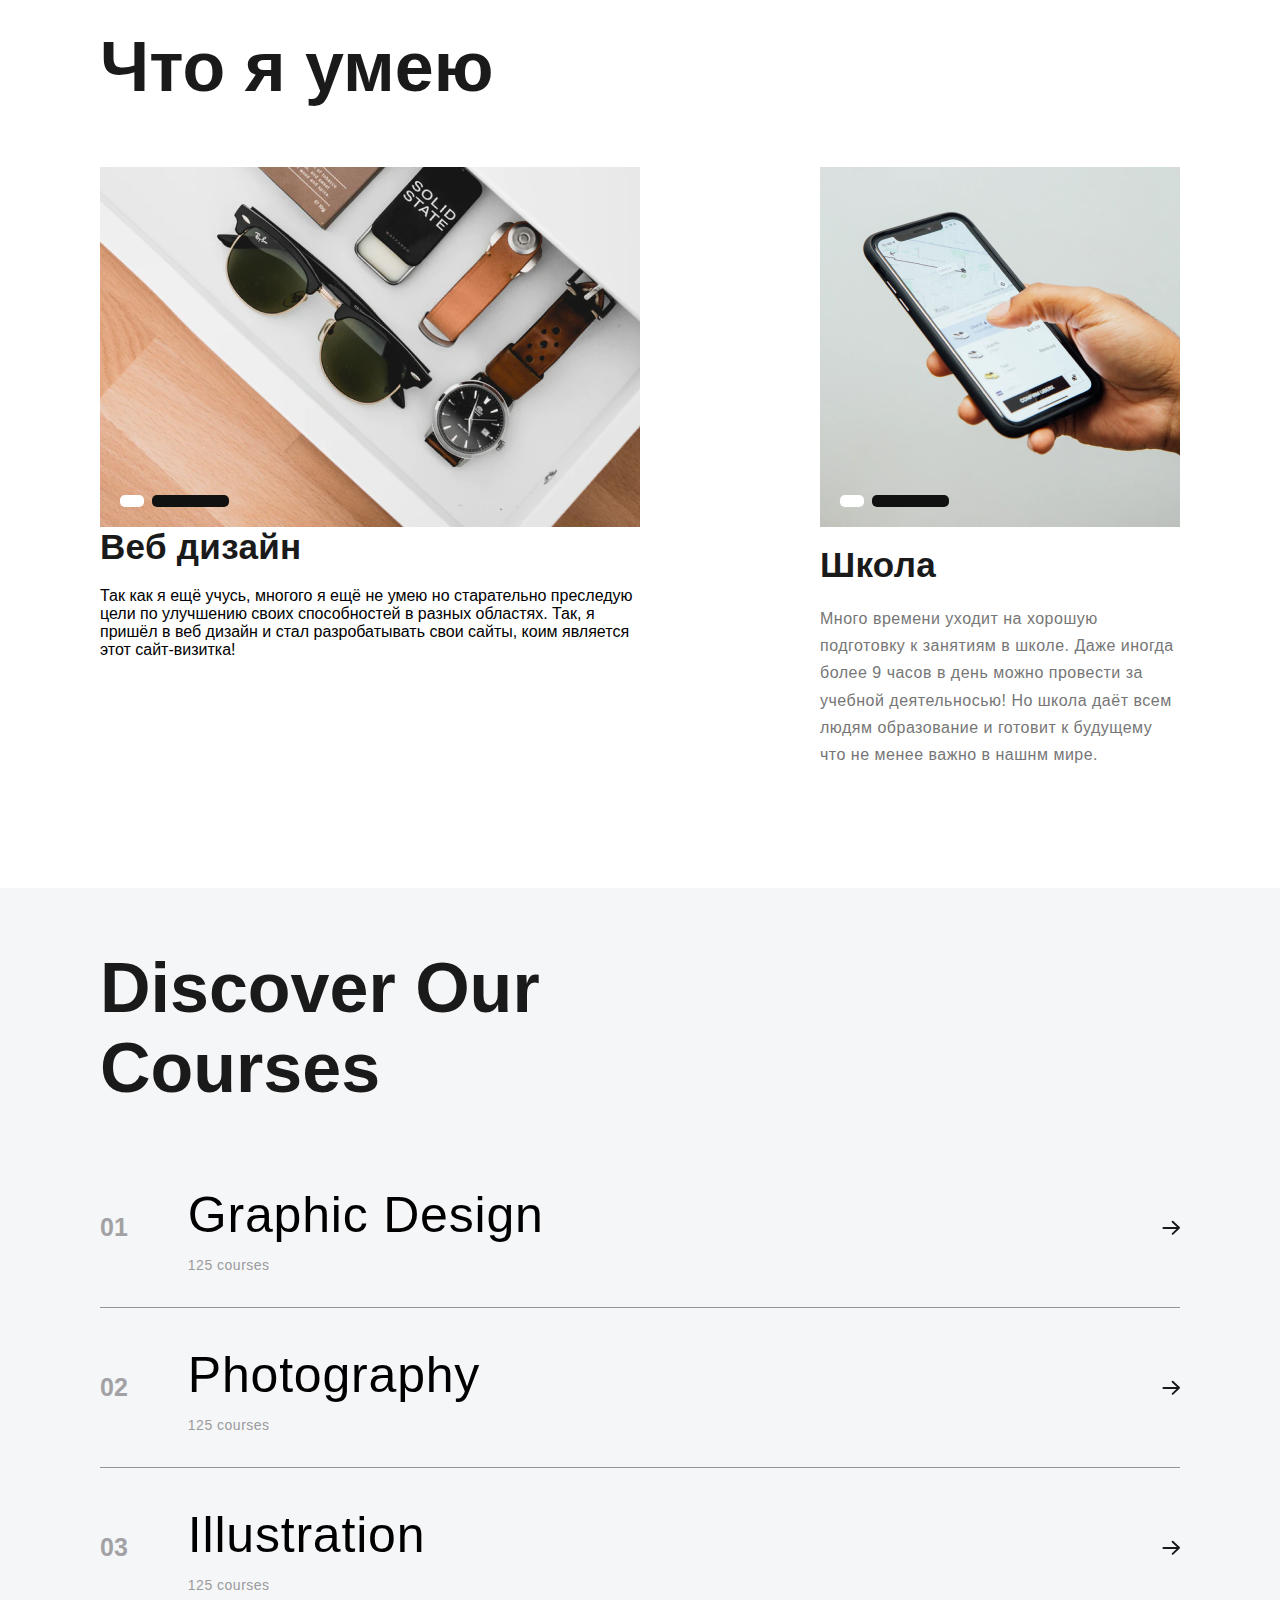
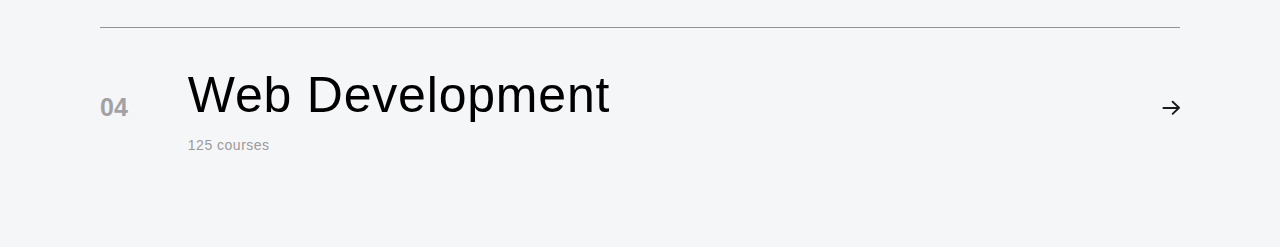
==== commit 92cee183: "кпкуп" ====
--- a/index.html
+++ b/index.html
@@ -86,54 +86,44 @@
   <main class="main-content">
     <div class="container">
       <section class="courses">
-        <h1 class="course-section-title">Popular Courses <br> this week</h1>
-
+        <h1 class="course-section-title">Что я умею </h1>
         <section class="course-row">
           <div class="course-card card-big">
             <div class="img-container img-card-1">
-              <span class="btn-time">15 mins</span>
+              <span class="btn-time"></span>
               <span class="btn-raiting">
-                4.8
-                <img src="img/icons/star.svg" width="15" height="15" alt="">
               </span>
             </div>
 
             <div class="info-container">
-              <h4 class="course-category">PHOTOGRAPHY</h4>
 
-              <h2 class="course-title">Create an attractive product photography</h2>
+              <h2 class="course-title">Веб дизайн</h2>
 
-              <p class="course-desc">Lorem ipsum dolor sit amet, consectetur
-                adipiscing elit, sed do eiusmod tempor
-                incididunt ut labore et dolore magna.
+              <p class="course-desc"><p class="text 1">Так как я ещё учусь, многого я ещё не умею но старательно преследую цели по улучшению своих способностей в разных областях. Так, я пришёл в веб дизайн и стал разробатывать свои сайты, коим является этот сайт-визитка!
               </p>
             </div>
           </div>
 
           <div class="course-card card-small">
             <div class="img-container img-card-2">
-              <span class="btn-time">15 mins</span>
+              <span class="btn-time"></span>
               <span class="btn-raiting">
-                4.8
-                <img src="img/icons/star.svg" width="15" height="15" alt="">
               </span>
             </div>
 
             <div class="info-container">
-              <h4 class="course-category">DESIGN</h4>
+              <h4 class="course-category"></h4>
 
-              <h2 class="course-title">User Interface Design</h2>
+              <h2 class="course-title">Школа</h2>
 
-              <p class="course-desc">Lorem ipsum dolor sit amet, consectetur
-                adipiscing elit, sed do eiusmod tempor
-                incididunt ut labore et dolore magna.
+              <p class="course-desc">Много времени уходит на хорошую подготовку к занятиям в школе. Даже иногда более 9 часов в день можно провести за учебной деятельносью! Но школа даёт всем людям образование и готовит к будущему что не менее важно в нашнм мире. 
               </p>
             </div>
           </div>
         </section>
 
         <section class="course-row">
-          Второй ряд
+          
         </section>
 
       </section> <!-- конец section.courses -->
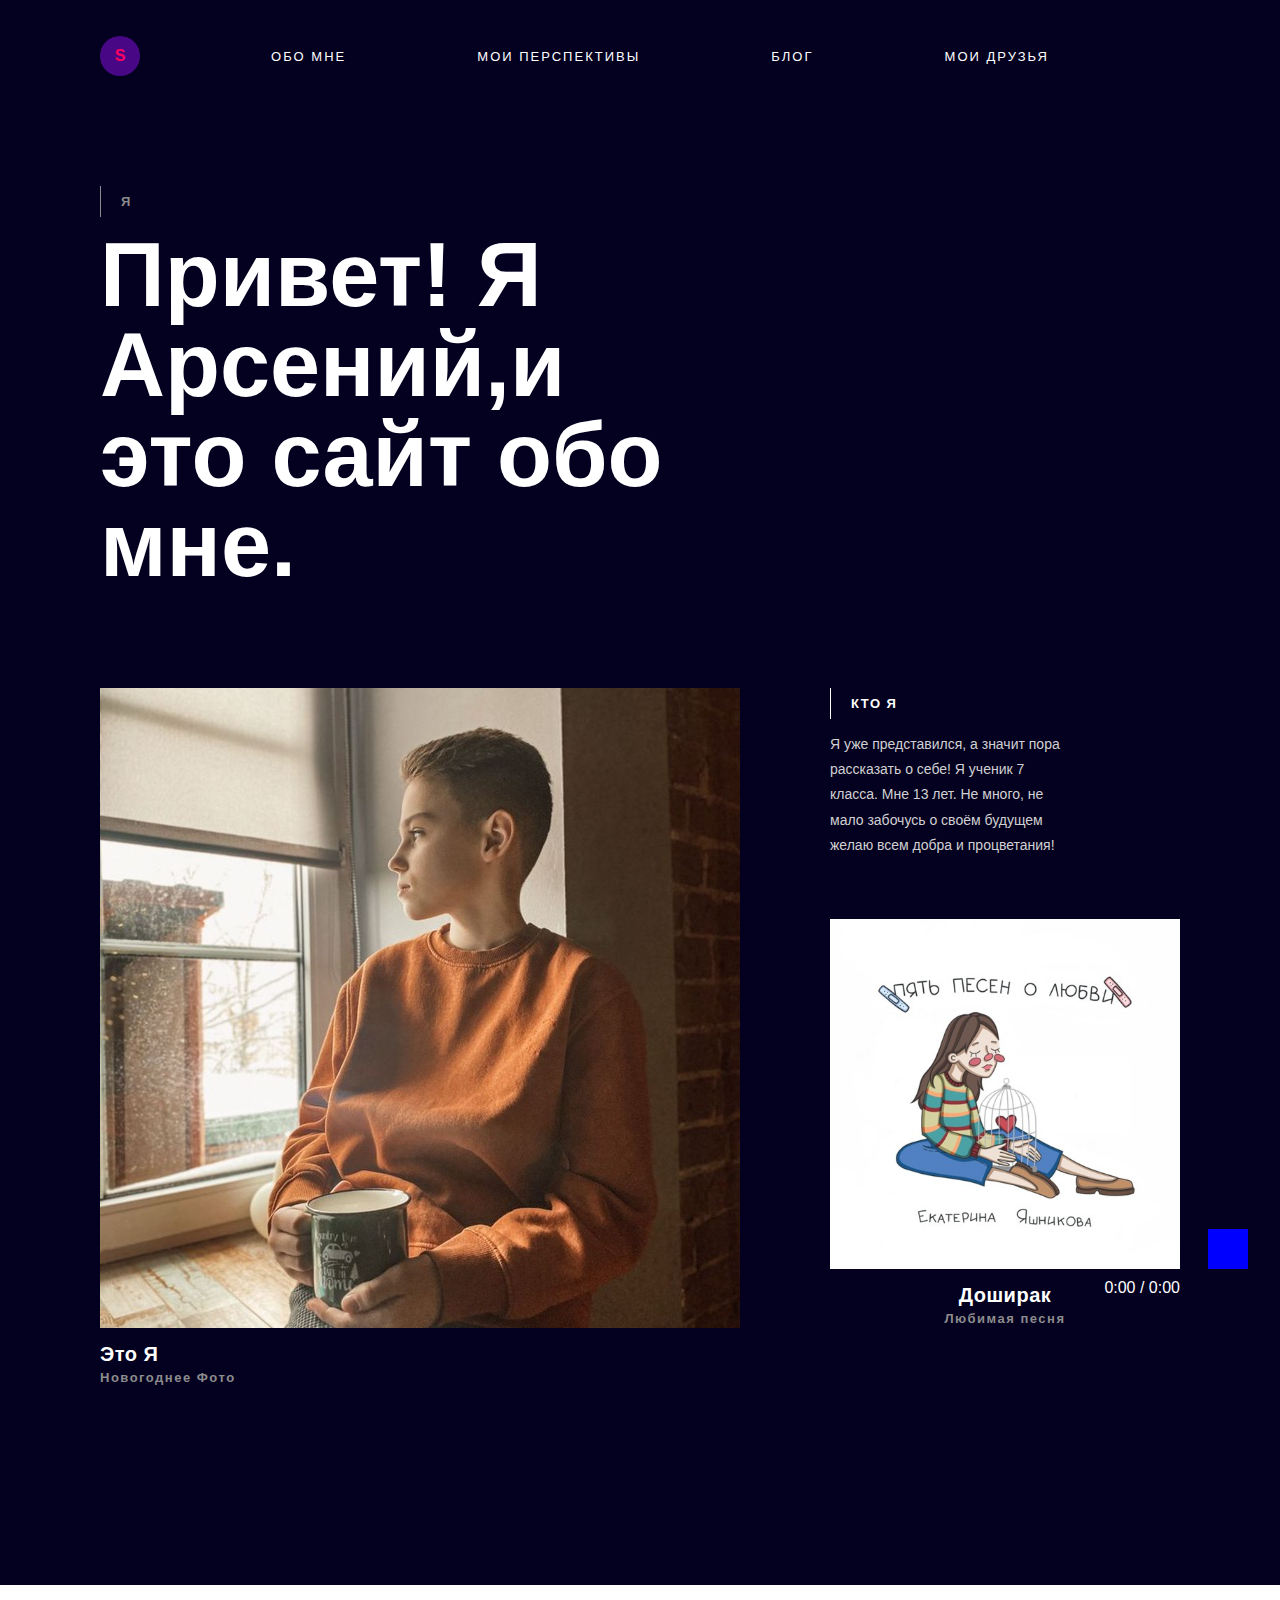
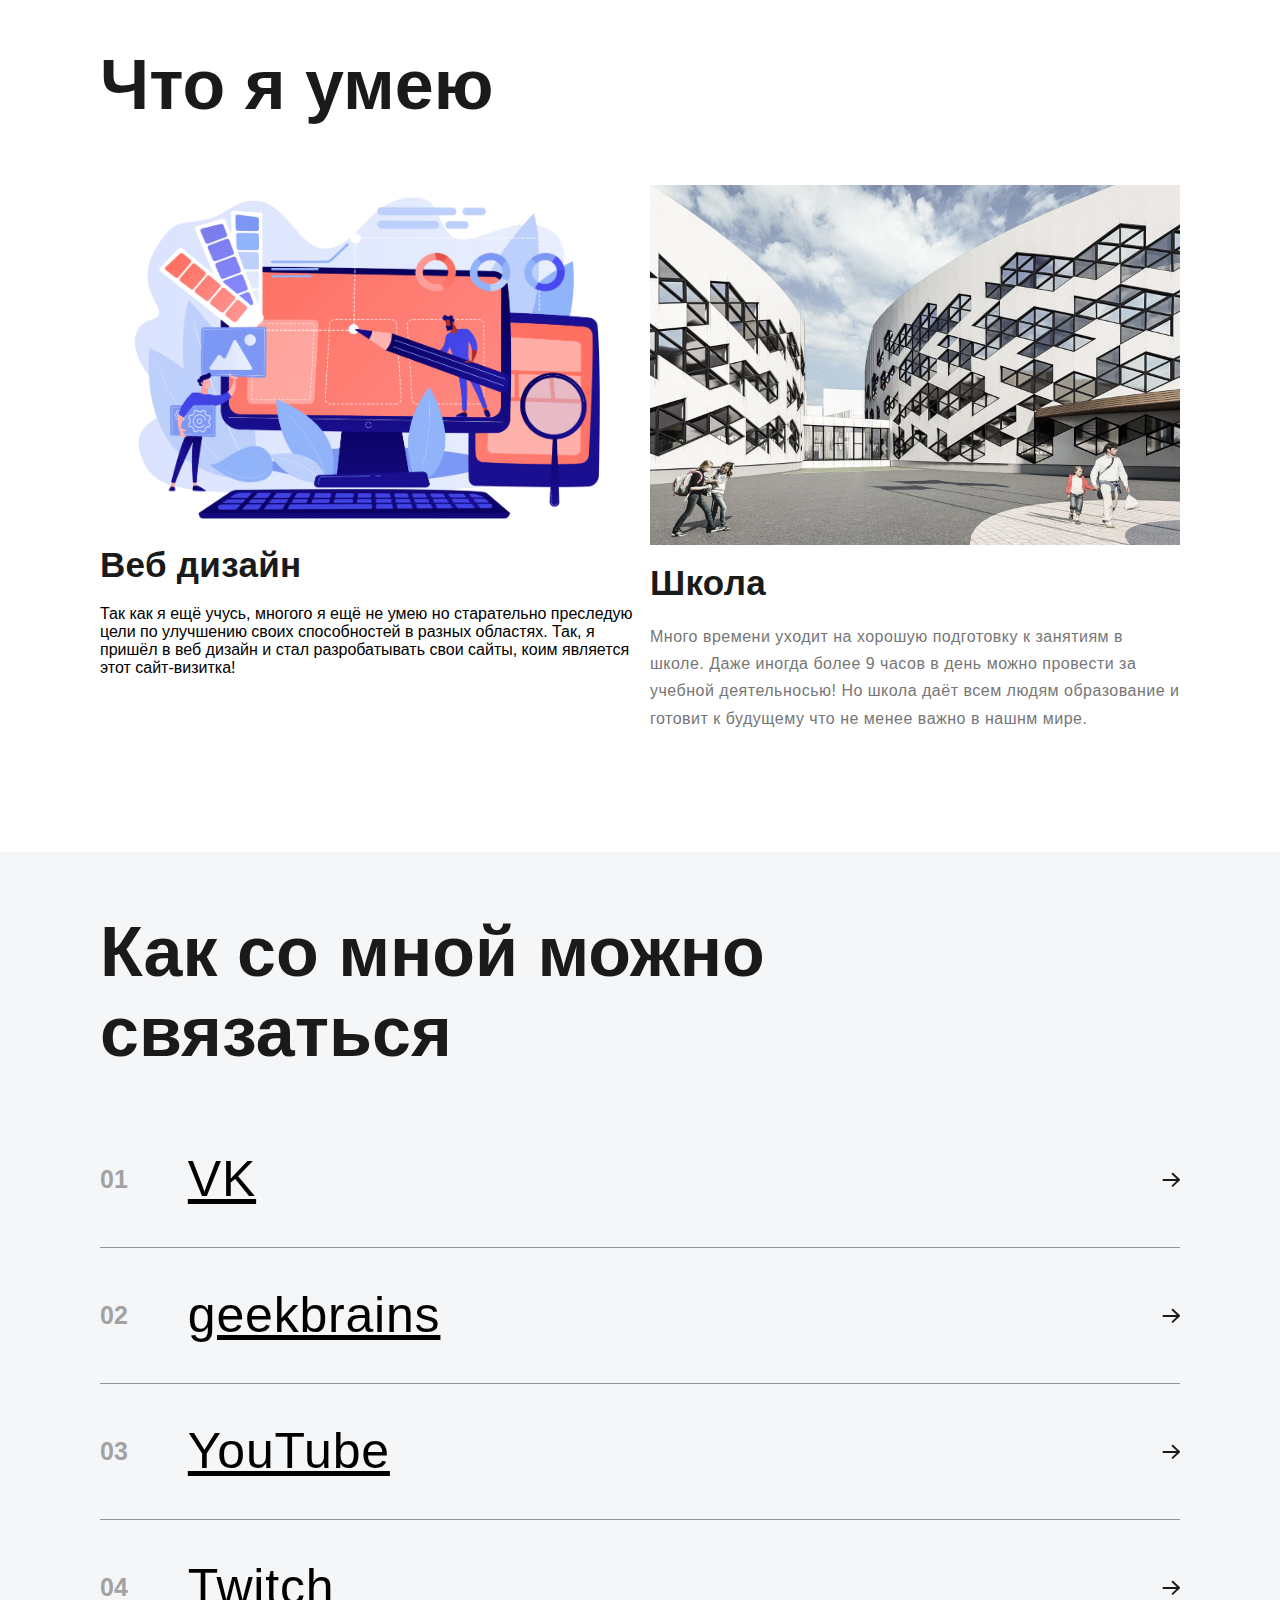
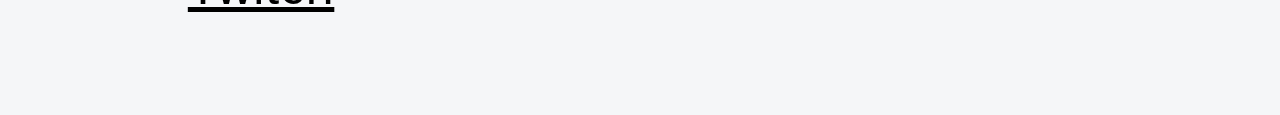
==== commit 969ae1fc: "rererer" ====
--- a/index.html
+++ b/index.html
@@ -32,7 +32,6 @@
         <h1 class="header-title-text">
           Привет! Я Арсений,и это сайт обо мне.
         </h1>
-        <a href="#" class="join">
           <img src="" alt="">
           <span class="join-text"> <br> </span>
         </a>
@@ -54,7 +53,7 @@
 
           <div class="audio-holder">
             <div class="audio-block">
-              <img src="img/Картинка.jpg" alt="">
+              <img src="img/Картинка.jpg" width="350" height="350" alt="">
               <div class="audio-container">
                 <div class="audio-detail">
                   <div class="control">
@@ -133,14 +132,14 @@
     <div class="container">
       <section class="courses-info">
 
-        <h1 class="course-info-title">Discover Our <br> Courses</h1>
+        <h1 class="course-info-title">Как со мной можно  <br> связаться</h1>
         
         <section class="footer-row">
           <div class="left-block">
             <h4 class="course-number">01</h4>
             <div class="course-block">
-              <h2 class="course-name">Graphic Design</h2>
-              <span class="course-count">125 courses</span>
+              <a class="course-name" href="https://vk.com/id482394863">VK</a>
+              <span class="course-count"></span>
             </div>
           </div>
           <img src="img/icons/arrow.svg" width="18" alt="">
@@ -149,8 +148,8 @@
           <div class="left-block">
             <h4 class="course-number">02</h4>
             <div class="course-block">
-              <h2 class="course-name">Photography</h2>
-              <span class="course-count">125 courses</span>
+              <a href="https://gb.ru/users/7398405" class="course-name">geekbrains</a>
+              <span class="course-count"></span>
             </div>
           </div>
           <img src="img/icons/arrow.svg" width="18" alt="">
@@ -159,8 +158,8 @@
           <div class="left-block">
             <h4 class="course-number">03</h4>
             <div class="course-block">
-              <h2 class="course-name">Illustration</h2>
-              <span class="course-count">125 courses</span>
+              <a href="https://www.youtube.com/channel/UCJpbgoqqtoLYIeJQjShhm5g" class="course-name">YouTube</a>
+              <span class="course-count"></span>
             </div>
           </div>
           <img src="img/icons/arrow.svg" width="18" alt="">
@@ -169,8 +168,8 @@
           <div class="left-block">
             <h4 class="course-number">04</h4>
             <div class="course-block">
-              <h2 class="course-name">Web Development</h2>
-              <span class="course-count">125 courses</span>
+              <a href="https://www.twitch.tv/arsyshot" class="course-name">Twitch</a>
+              <span class="course-count"></span>
             </div>
           </div>
           <img src="img/icons/arrow.svg" width="18" alt="">
--- a/style.css
+++ b/style.css
@@ -79,23 +79,6 @@
   line-height: 1;
 }
 
-.join {
-  background-color: #FEBE02;
-  position: absolute;
-  right: 0;
-  bottom: 0;
-  width: 110px;
-  height: 110px;
-  padding: 16px;
-  display: flex;
-  flex-direction: column;
-  justify-content: space-evenly;
-  align-items: flex-start;
-  text-decoration: none;
-  color: #1A1A1A;
-  font-weight: bold;
-  border-radius: 6px;
-}
 
 .header-info-block {
   display: flex;
@@ -182,7 +165,7 @@
 .about-title {
   font-size: 20px;
   font-weight: bold;
-  color: #fff;
+  color:white;
   letter-spacing: 0.5px;
   margin-top: 15px;
   margin-bottom: 4px;
@@ -251,7 +234,7 @@
   width: 540px;
 }
 .card-small {
-  width: 360px;
+  width: 530px;
 }
 
 .img-container {
@@ -265,10 +248,9 @@
   padding-bottom: 20px;
   padding-left: 20px;
 }
-.img-card-1 {background-image: url(img/card-1.png);}
+.img-card-1 {background-image: url(img/вебдизайн.jpg);}
 
 .btn-time {
-  background-color: #fff;
   border-radius: 5px;
   color: #111;
   padding: 6px 12px;
@@ -277,7 +259,6 @@
 }
 .btn-raiting {
   width: 77px;
-  background-color: #111;
   border-radius: 5px;
   color: #fff;
   padding: 6px 0px;
@@ -307,7 +288,7 @@
   line-height: 1.7;
   letter-spacing: 0.5px;
 }
-.img-card-2 {background-image: url(img/card-2.png);}
+.img-card-2 {background-image: url(img/школа.jpg);}
 .footer {
   background-color: #F5F6F8;
   padding: 60px 0;
